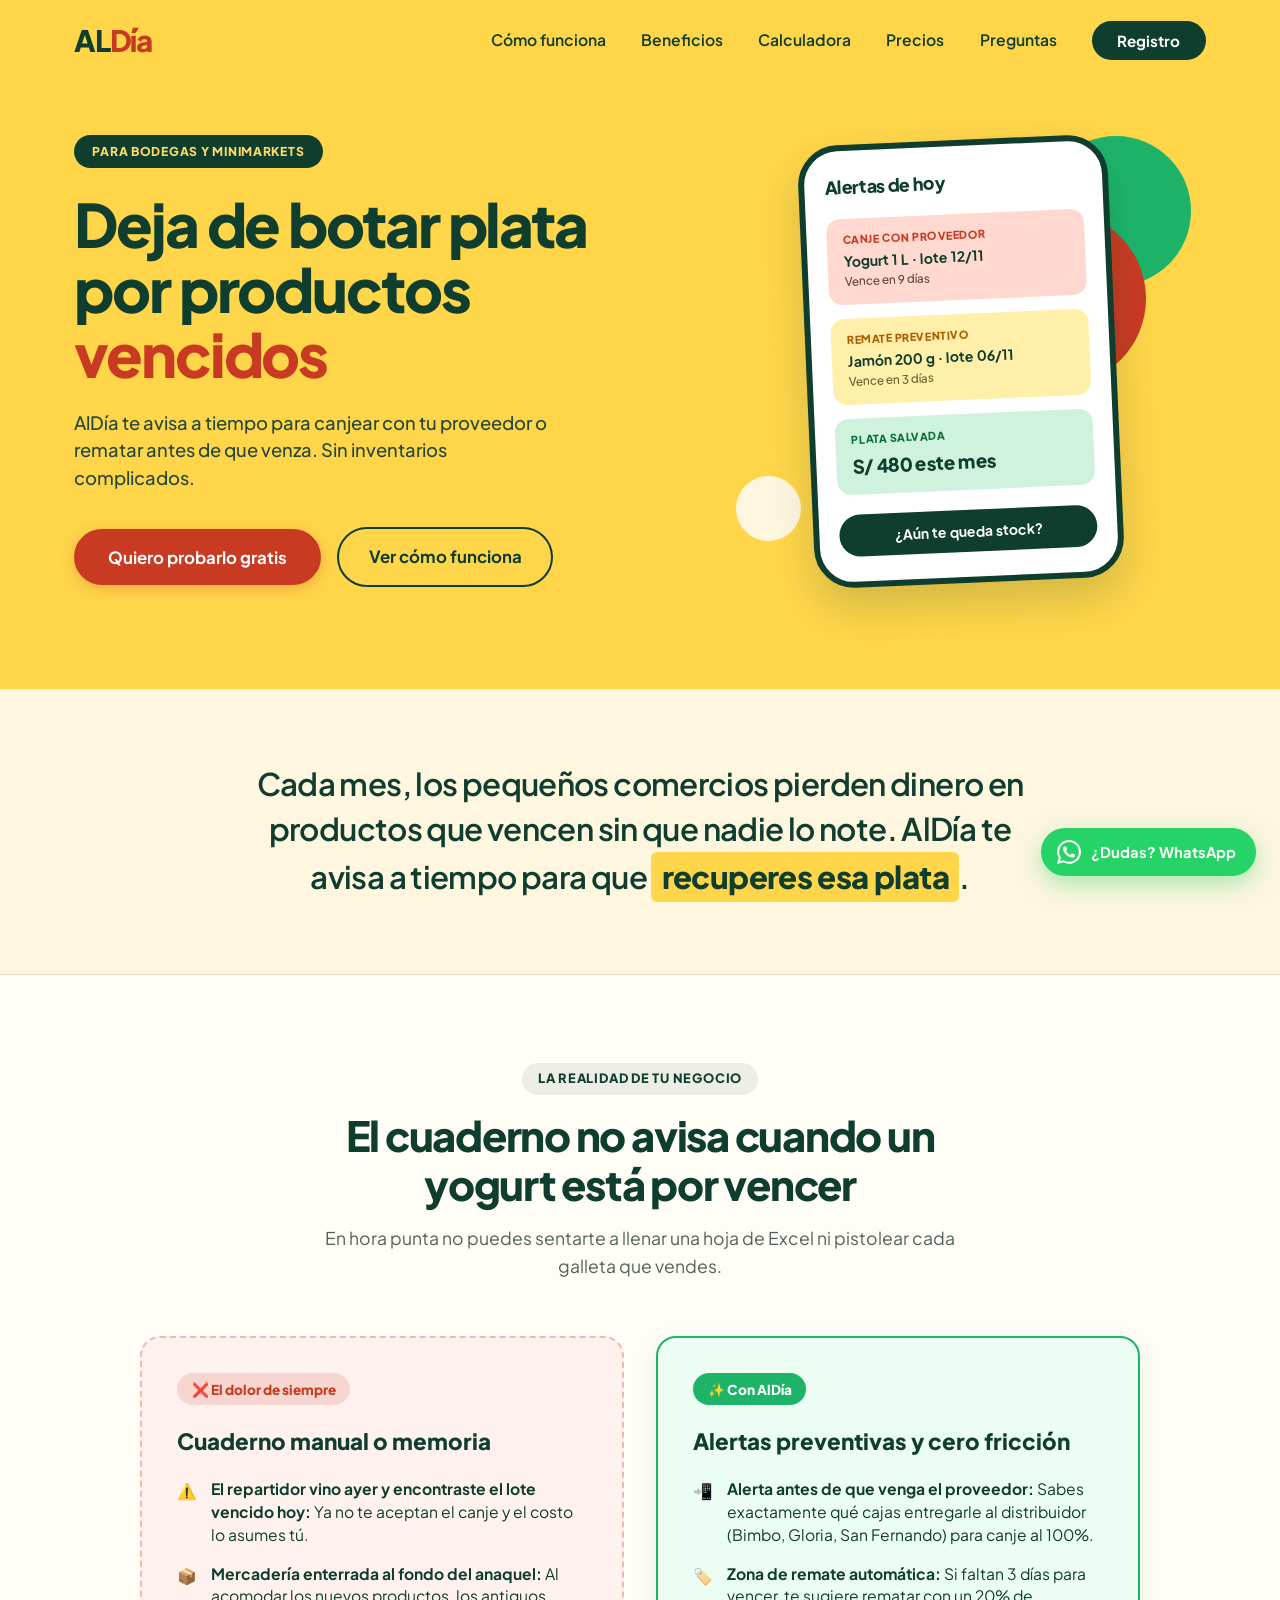
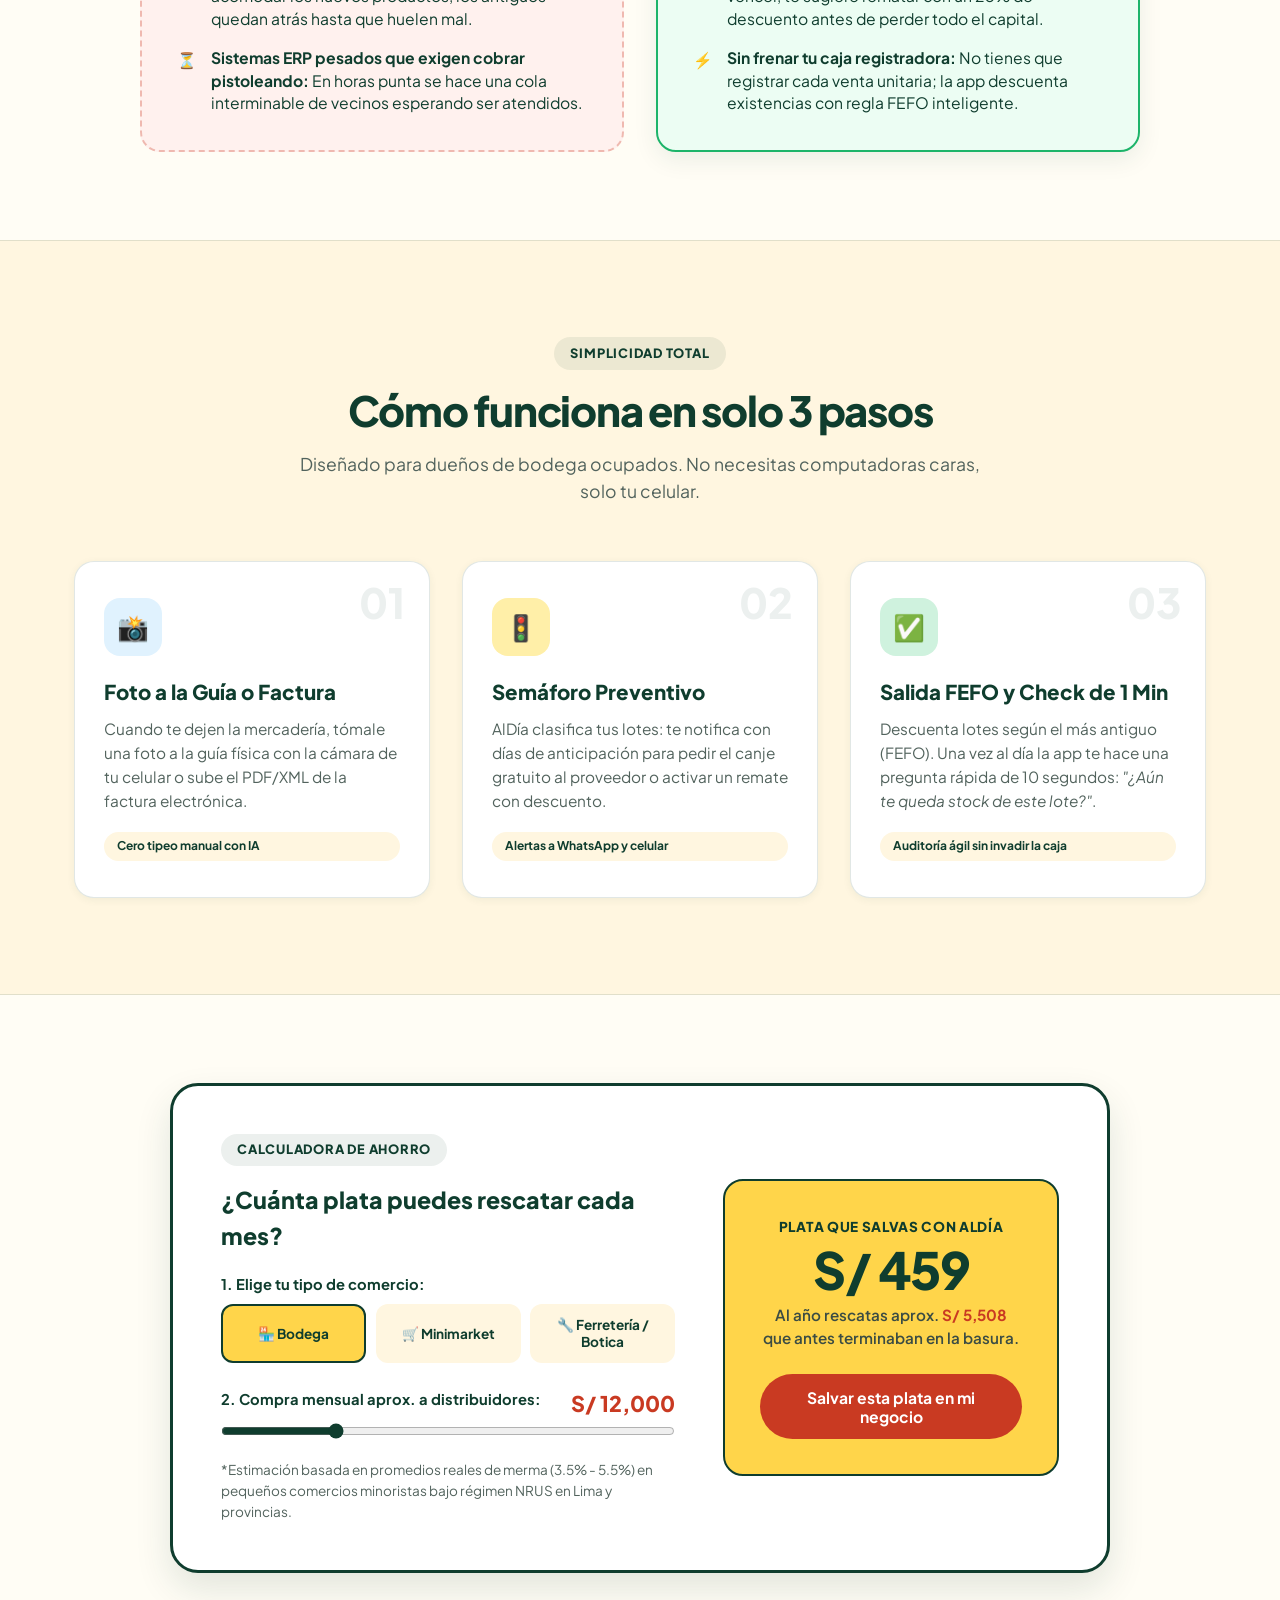
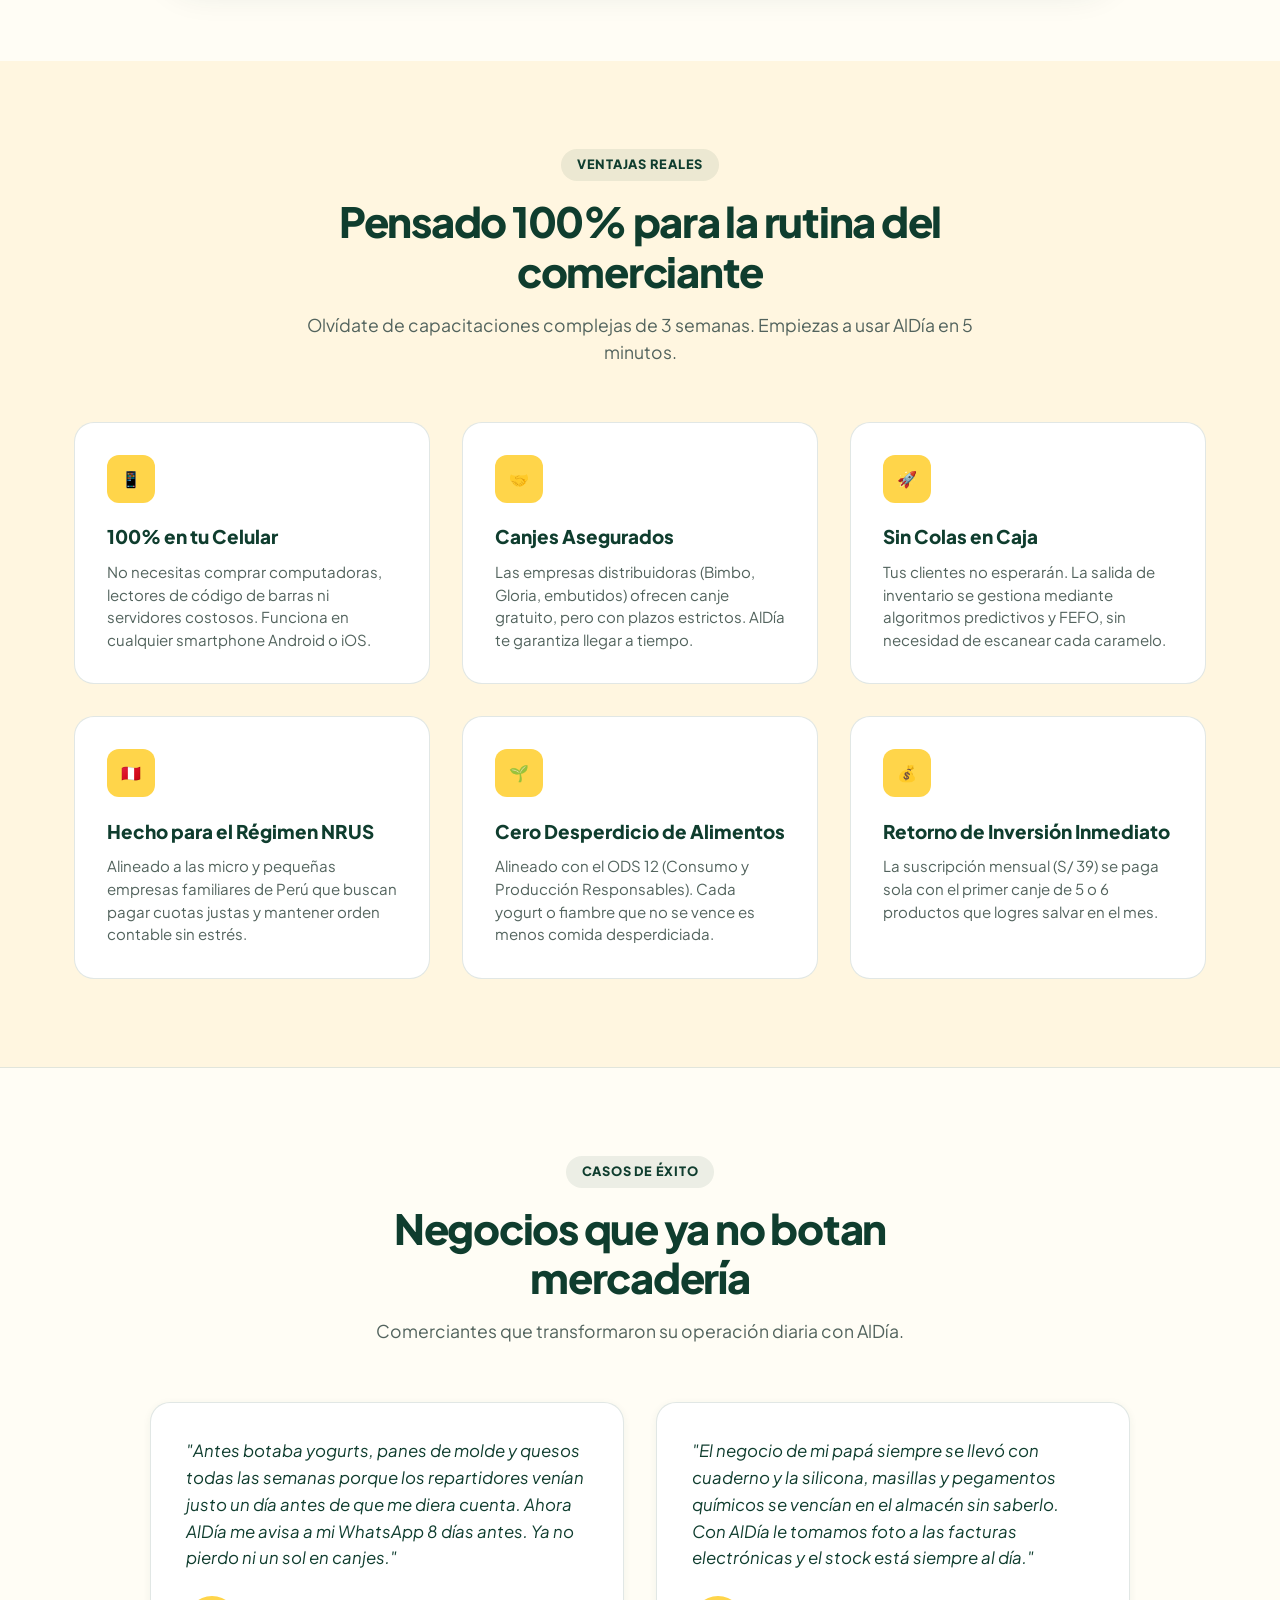
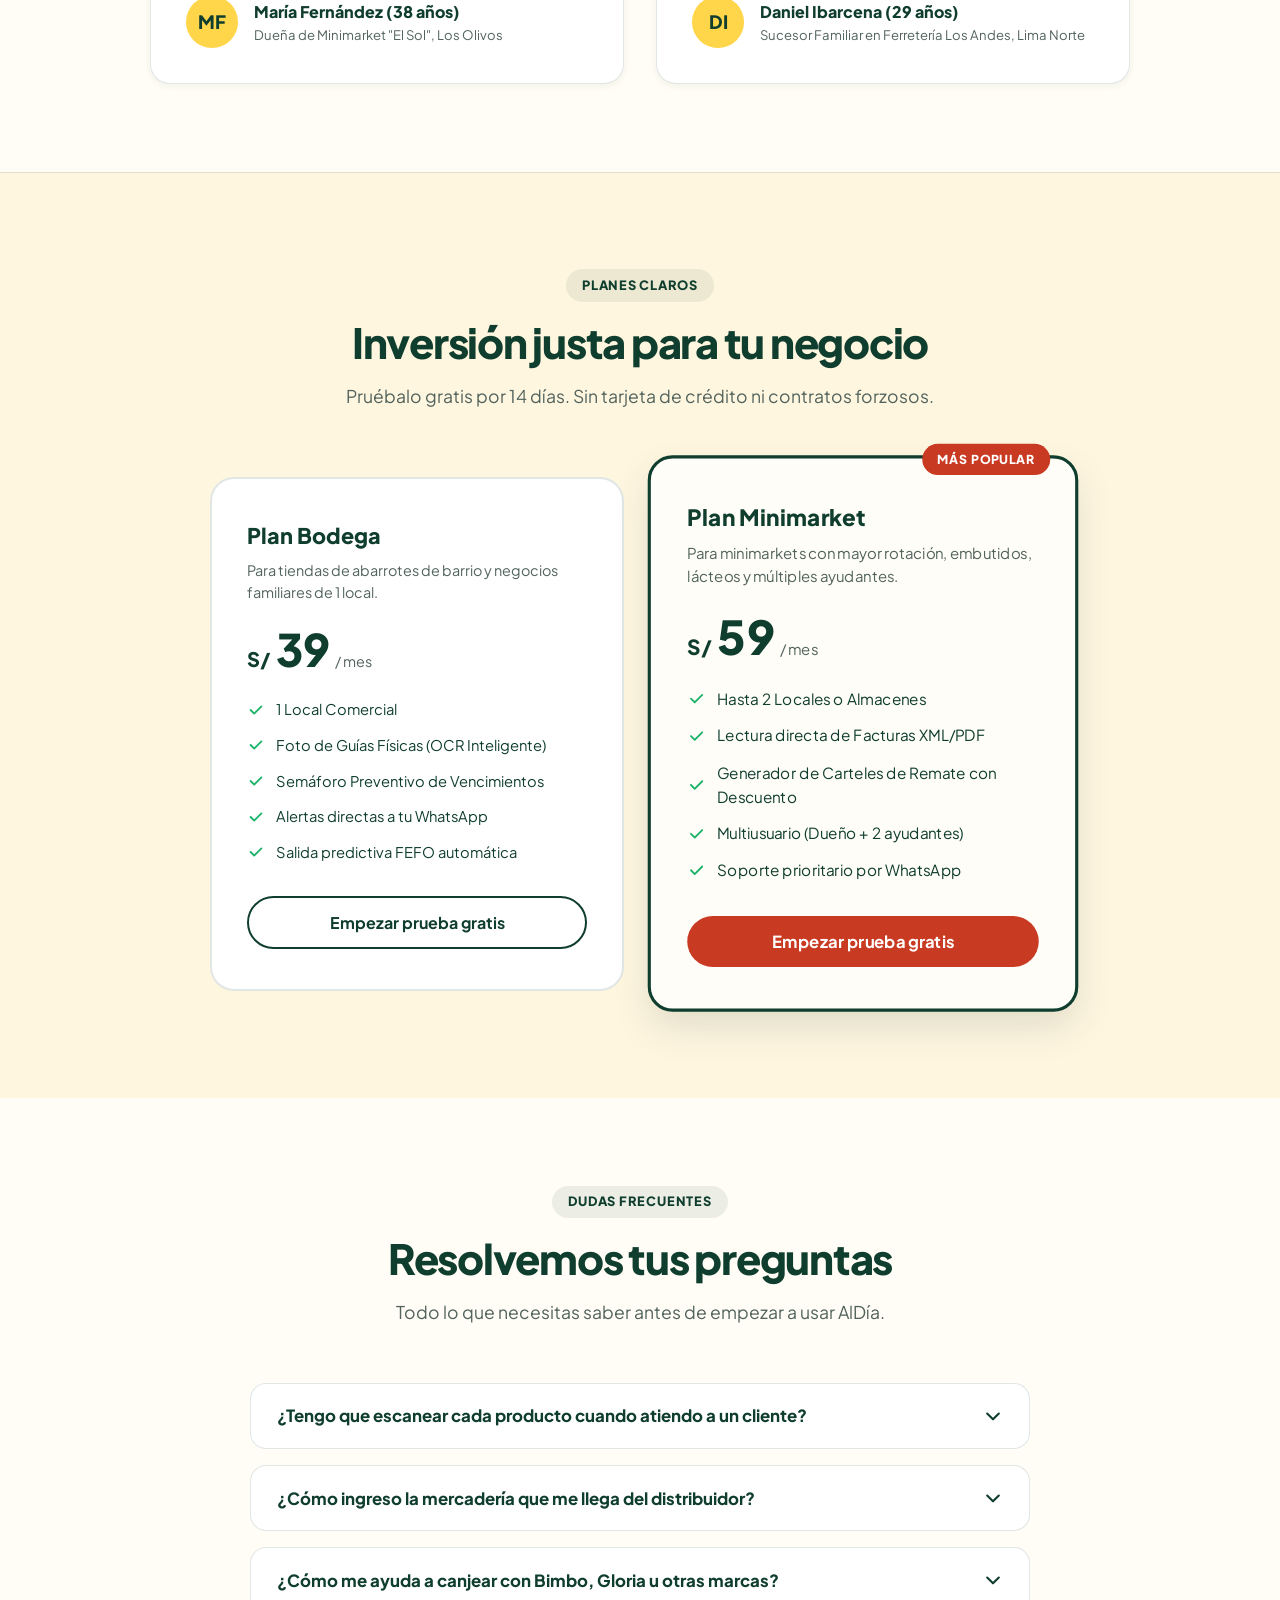
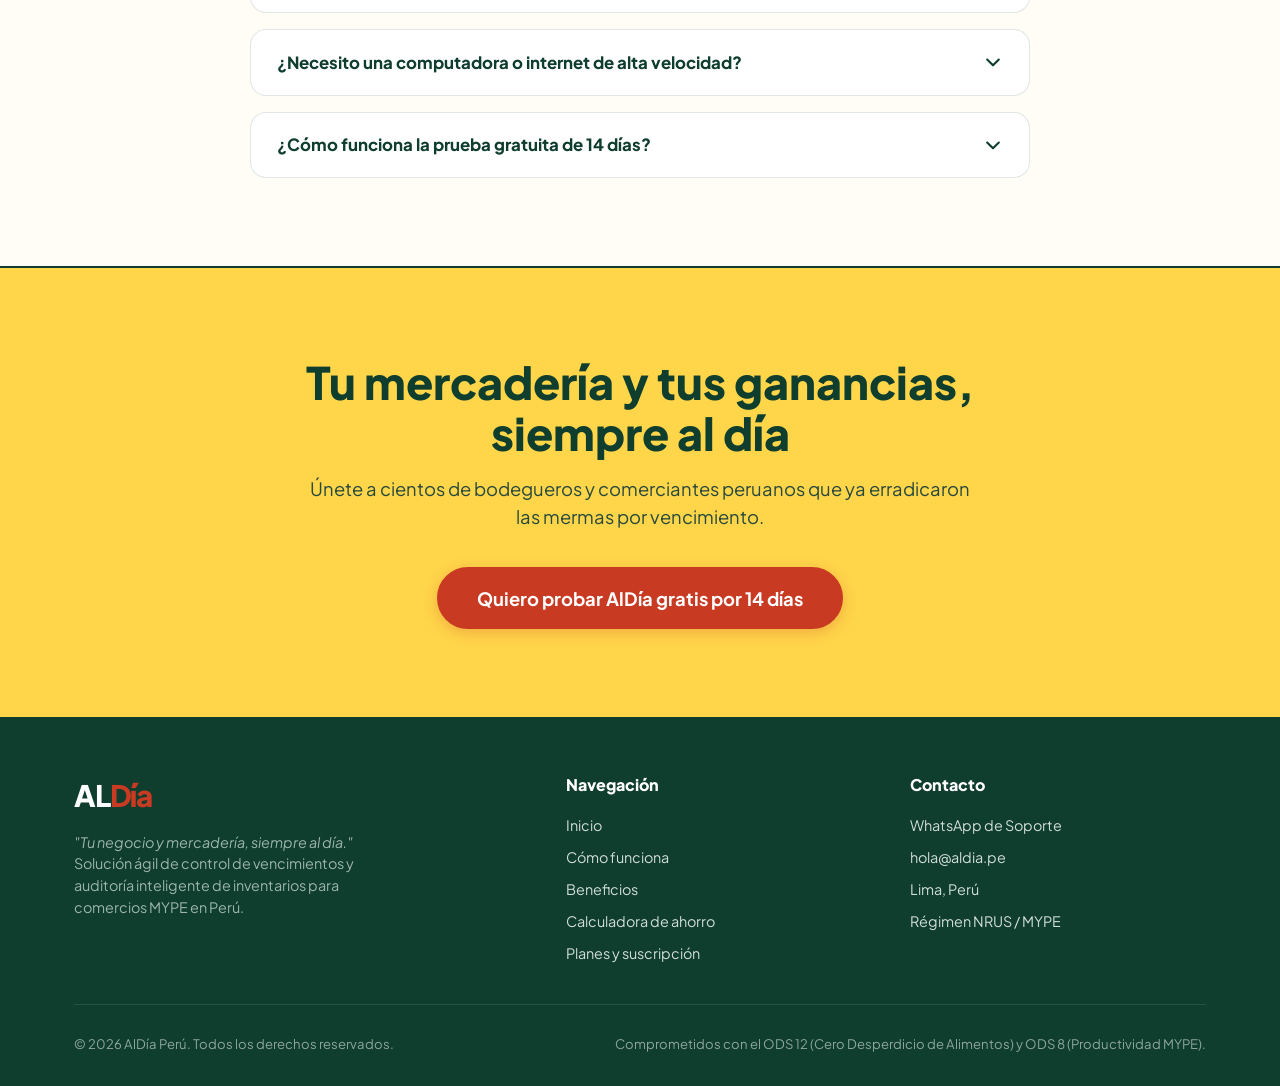
==== index.html @ 0ecc71ba "feat: Landing page AlDia con diseno oficial y seguimiento Google Analytics GA4" ====
<!DOCTYPE html>
<html lang="es">
<head>
  <meta charset="UTF-8">
  <meta name="viewport" content="width=device-width, initial-scale=1.0">
  <title>AlDía – Tu negocio y mercadería, siempre al día</title>
  <meta name="description" content="Plataforma ágil para bodegas, minimarkets y ferreterías. Deja de botar plata por productos vencidos: canjea con tus proveedores y liquida a tiempo sin inventarios complicados.">
  <meta name="keywords" content="vencimiento de productos, control de inventario bodega, canje proveedores bimbo gloria, FEFO minimarket, app bodegas peru NRUS">
  
  <!-- Favicon -->
  <link rel="icon" href="data:image/svg+xml,<svg xmlns='http://www.w3.org/2000/svg' viewBox='0 0 100 100'><text y='.9em' font-size='90'>🛒</text></svg>">

  <!-- Google Fonts: Plus Jakarta Sans -->
  <link rel="preconnect" href="https://fonts.googleapis.com">
  <link rel="preconnect" href="https://fonts.gstatic.com" crossorigin>
  <link href="https://fonts.googleapis.com/css2?family=Plus+Jakarta+Sans:wght@400;500;600;700;800;900&display=swap" rel="stylesheet">

  <!-- Main Stylesheet -->
  <link rel="stylesheet" href="styles.css">

  <!-- =========================================================================
       GOOGLE ANALYTICS 4 (GA4) OFICIAL (ID: G-84W4NXCRFJ)
       ========================================================================= -->
  <!-- Google tag (gtag.js) -->
  <script async src="https://www.googletagmanager.com/gtag/js?id=G-84W4NXCRFJ"></script>
  <script>
    window.dataLayer = window.dataLayer || [];
    function gtag(){dataLayer.push(arguments);}
    gtag('js', new Date());
    gtag('config', 'G-84W4NXCRFJ');
  </script>

  <!-- Script personalizado de rastreo de eventos y micro-interacciones -->
  <script src="analytics.js" defer></script>
  <script src="app.js" defer></script>
</head>
<body>

  <!-- =======================================================================
       SITE HEADER / NAVBAR
       ======================================================================= -->
  <header class="site-header">
    <div class="container nav-wrap">
      <a href="#" class="brand-logo" aria-label="AlDía Inicio">
        AL<span class="logo-dia">Día</span>
      </a>

      <nav aria-label="Navegación principal">
        <ul class="nav-menu" id="primaryNav">
          <li><a href="#como-funciona" class="nav-link">Cómo funciona</a></li>
          <li><a href="#beneficios" class="nav-link">Beneficios</a></li>
          <li><a href="#calculadora" class="nav-link">Calculadora</a></li>
          <li><a href="#precios" class="nav-link">Precios</a></li>
          <li><a href="#preguntas" class="nav-link">Preguntas</a></li>
          <li>
            <button class="btn-nav-register" data-open-modal data-modal-source="nav_button">
              Registro
            </button>
          </li>
        </ul>
      </nav>

      <button class="mobile-toggle" aria-label="Abrir menú" aria-expanded="false">
        <svg fill="none" stroke="currentColor" viewBox="0 0 24 24">
          <path stroke-linecap="round" stroke-linejoin="round" stroke-width="2.5" d="M4 6h16M4 12h16M4 18h16"></path>
        </svg>
      </button>
    </div>
  </header>

  <!-- =======================================================================
       HERO SECTION (Replica exacta del diseño oficial)
       ======================================================================= -->
  <section class="hero-section" id="hero">
    <div class="container">
      <div class="hero-grid">
        
        <!-- Columna Izquierda: Mensaje y Acciones -->
        <div class="hero-content">
          <div class="hero-badge">
            PARA BODEGAS Y MINIMARKETS
          </div>

          <h1 class="hero-title">
            Deja de botar plata
            por productos
            <span class="text-vencidos">vencidos</span>
          </h1>

          <p class="hero-subtitle">
            AlDía te avisa a tiempo para canjear con tu proveedor o rematar antes de que venza. Sin inventarios complicados.
          </p>

          <div class="hero-actions">
            <button class="btn-primary-cta" data-open-modal data-modal-source="hero_primary_cta">
              Quiero probarlo gratis
            </button>
            <a href="#como-funciona" class="btn-secondary-cta" id="btnHowItWorks">
              Ver cómo funciona
            </a>
          </div>
        </div>

        <!-- Columna Derecha: Mockup Visual con Decoraciones Geométricas -->
        <div class="hero-visual" aria-hidden="true">
          <!-- Círculos decorativos en capas de fondo -->
          <div class="shape-circle-green"></div>
          <div class="shape-circle-red"></div>
          <div class="shape-circle-cream"></div>

          <!-- Smartphone Mockup Interactivo -->
          <div class="phone-mockup" id="phoneMockup">
            <div class="phone-header">
              <h2 class="phone-title">Alertas de hoy</h2>
            </div>

            <div class="phone-cards-stack">
              <!-- Tarjeta 1: Canje con proveedor -->
              <div class="phone-card card-canje" data-card-type="canje" title="Haz clic para simular la alerta de canje">
                <div class="card-tag">CANJE CON PROVEEDOR</div>
                <div class="card-product">Yogurt 1 L · lote 12/11</div>
                <div class="card-expiry">Vence en 9 días</div>
              </div>

              <!-- Tarjeta 2: Remate preventivo -->
              <div class="phone-card card-remate" data-card-type="remate" title="Haz clic para simular la sugerencia de remate">
                <div class="card-tag">REMATE PREVENTIVO</div>
                <div class="card-product">Jamón 200 g · lote 06/11</div>
                <div class="card-expiry">Vence en 3 días</div>
              </div>

              <!-- Tarjeta 3: Plata salvada -->
              <div class="phone-card card-salvada" data-card-type="salvada" title="Haz clic para ver el acumulado de ahorro">
                <div class="card-tag">PLATA SALVADA</div>
                <div class="card-amount">S/ 480 este mes</div>
              </div>
            </div>

            <!-- Botón inferior interactivo del celular -->
            <button class="phone-btn-stock" id="phoneBtnStock">
              ¿Aún te queda stock?
            </button>

            <!-- Mensaje flotante al interactuar -->
            <div class="phone-interactive-toast" id="phoneToast">
              ¡Interactuaste con el demo!
            </div>
          </div>
        </div>

      </div>
    </div>
  </section>

  <!-- =======================================================================
       STATEMENT BANNER (Transición del diseño)
       ======================================================================= -->
  <section class="statement-section">
    <div class="container">
      <p class="statement-text">
        Cada mes, los pequeños comercios pierden dinero en productos que vencen sin que nadie lo note. AlDía te avisa a tiempo para que <mark class="highlight-yellow">recuperes esa plata</mark>.
      </p>
    </div>
  </section>

  <!-- =======================================================================
       PROBLEM VS SOLUTION: El dolor del cuaderno vs AlDía
       ======================================================================= -->
  <section class="problem-section" id="problema">
    <div class="container">
      <div class="section-head">
        <span class="section-tag">La Realidad de Tu Negocio</span>
        <h2 class="section-title">El cuaderno no avisa cuando un yogurt está por vencer</h2>
        <p class="section-subtitle">
          En hora punta no puedes sentarte a llenar una hoja de Excel ni pistolear cada galleta que vendes.
        </p>
      </div>

      <div class="comparison-grid">
        <!-- Tarjeta: Con el método tradicional -->
        <div class="comparison-card card-before">
          <div class="comparison-card-badge">❌ El dolor de siempre</div>
          <h3 class="comparison-card-title">Cuaderno manual o memoria</h3>
          <ul class="comparison-list">
            <li class="comparison-item">
              <span class="icon">⚠️</span>
              <span><strong>El repartidor vino ayer y encontraste el lote vencido hoy:</strong> Ya no te aceptan el canje y el costo lo asumes tú.</span>
            </li>
            <li class="comparison-item">
              <span class="icon">📦</span>
              <span><strong>Mercadería enterrada al fondo del anaquel:</strong> Al acomodar los nuevos productos, los antiguos quedan atrás hasta que huelen mal.</span>
            </li>
            <li class="comparison-item">
              <span class="icon">⏳</span>
              <span><strong>Sistemas ERP pesados que exigen cobrar pistoleando:</strong> En horas punta se hace una cola interminable de vecinos esperando ser atendidos.</span>
            </li>
          </ul>
        </div>

        <!-- Tarjeta: Con AlDía -->
        <div class="comparison-card card-after">
          <div class="comparison-card-badge">✨ Con AlDía</div>
          <h3 class="comparison-card-title">Alertas preventivas y cero fricción</h3>
          <ul class="comparison-list">
            <li class="comparison-item">
              <span class="icon">📲</span>
              <span><strong>Alerta antes de que venga el proveedor:</strong> Sabes exactamente qué cajas entregarle al distribuidor (Bimbo, Gloria, San Fernando) para canje al 100%.</span>
            </li>
            <li class="comparison-item">
              <span class="icon">🏷️</span>
              <span><strong>Zona de remate automática:</strong> Si faltan 3 días para vencer, te sugiere rematar con un 20% de descuento antes de perder todo el capital.</span>
            </li>
            <li class="comparison-item">
              <span class="icon">⚡</span>
              <span><strong>Sin frenar tu caja registradora:</strong> No tienes que registrar cada venta unitaria; la app descuenta existencias con regla FEFO inteligente.</span>
            </li>
          </ul>
        </div>
      </div>
    </div>
  </section>

  <!-- =======================================================================
       HOW IT WORKS (Los 3 Pilares Operativos de Baja Fricción)
       ======================================================================= -->
  <section class="how-section" id="como-funciona">
    <div class="container">
      <div class="section-head">
        <span class="section-tag">Simplicidad Total</span>
        <h2 class="section-title">Cómo funciona en solo 3 pasos</h2>
        <p class="section-subtitle">
          Diseñado para dueños de bodega ocupados. No necesitas computadoras caras, solo tu celular.
        </p>
      </div>

      <div class="steps-grid">
        <!-- Paso 1 -->
        <div class="step-card">
          <div class="step-number">01</div>
          <div class="step-icon-wrap step-icon-1">📸</div>
          <h3 class="step-title">Foto a la Guía o Factura</h3>
          <p class="step-desc">
            Cuando te dejen la mercadería, tómale una foto a la guía física con la cámara de tu celular o sube el PDF/XML de la factura electrónica.
          </p>
          <div class="step-pill">Cero tipeo manual con IA</div>
        </div>

        <!-- Paso 2 -->
        <div class="step-card">
          <div class="step-number">02</div>
          <div class="step-icon-wrap step-icon-2">🚦</div>
          <h3 class="step-title">Semáforo Preventivo</h3>
          <p class="step-desc">
            AlDía clasifica tus lotes: te notifica con días de anticipación para pedir el canje gratuito al proveedor o activar un remate con descuento.
          </p>
          <div class="step-pill">Alertas a WhatsApp y celular</div>
        </div>

        <!-- Paso 3 -->
        <div class="step-card">
          <div class="step-number">03</div>
          <div class="step-icon-wrap step-icon-3">✅</div>
          <h3 class="step-title">Salida FEFO y Check de 1 Min</h3>
          <p class="step-desc">
            Descuenta lotes según el más antiguo (FEFO). Una vez al día la app te hace una pregunta rápida de 10 segundos: <em>"¿Aún te queda stock de este lote?"</em>.
          </p>
          <div class="step-pill">Auditoría ágil sin invadir la caja</div>
        </div>
      </div>
    </div>
  </section>

  <!-- =======================================================================
       INTERACTIVE CALCULATOR: Calcula cuánta plata estás botando
       ======================================================================= -->
  <section class="calc-section" id="calculadora">
    <div class="container">
      <div class="calc-box">
        <div class="calc-grid">
          
          <div class="calc-controls">
            <span class="section-tag">Calculadora de Ahorro</span>
            <h3>¿Cuánta plata puedes rescatar cada mes?</h3>
            
            <!-- Selector de Tipo de Negocio -->
            <div class="control-group">
              <label class="control-label">1. Elige tu tipo de comercio:</label>
              <div class="business-selector">
                <button type="button" class="btn-biz-type active" data-biz-name="Bodega de barrio" data-factor="0.045">
                  🏪 Bodega
                </button>
                <button type="button" class="btn-biz-type" data-biz-name="Minimarket" data-factor="0.055">
                  🛒 Minimarket
                </button>
                <button type="button" class="btn-biz-type" data-biz-name="Ferretería / Botica" data-factor="0.035">
                  🔧 Ferretería / Botica
                </button>
              </div>
            </div>

            <!-- Slider de Compras Mensuales -->
            <div class="control-group">
              <div class="slider-wrap">
                <div class="slider-val-display">
                  <label class="control-label" for="monthlySalesSlider">2. Compra mensual aprox. a distribuidores:</label>
                  <span class="slider-number" id="salesValueDisplay">S/ 12,000</span>
                </div>
                <input type="range" class="range-slider" id="monthlySalesSlider" min="3000" max="40000" step="1000" value="12000">
              </div>
            </div>

            <p style="font-size: 0.85rem; color: var(--color-text-muted);">
              *Estimación basada en promedios reales de merma (3.5% - 5.5%) en pequeños comercios minoristas bajo régimen NRUS en Lima y provincias.
            </p>
          </div>

          <!-- Resultado Estimado -->
          <div class="calc-result-box">
            <div class="calc-result-label">Plata que salvas con AlDía</div>
            <div class="calc-amount-saved" id="monthlySavedDisplay">S/ 459</div>
            <div class="calc-yearly-saved">
              Al año rescatas aprox. <strong id="yearlySavedDisplay">S/ 5,508</strong> que antes terminaban en la basura.
            </div>

            <button type="button" class="btn-calc-cta" id="btnCalcCta">
              Salvar esta plata en mi negocio
            </button>
          </div>

        </div>
      </div>
    </div>
  </section>

  <!-- =======================================================================
       BENEFITS SECTION
       ======================================================================= -->
  <section class="benefits-section" id="beneficios">
    <div class="container">
      <div class="section-head">
        <span class="section-tag">Ventajas Reales</span>
        <h2 class="section-title">Pensado 100% para la rutina del comerciante</h2>
        <p class="section-subtitle">
          Olvídate de capacitaciones complejas de 3 semanas. Empiezas a usar AlDía en 5 minutos.
        </p>
      </div>

      <div class="benefits-grid">
        <div class="benefit-card">
          <div class="benefit-icon">📱</div>
          <h3 class="benefit-title">100% en tu Celular</h3>
          <p class="benefit-desc">
            No necesitas comprar computadoras, lectores de código de barras ni servidores costosos. Funciona en cualquier smartphone Android o iOS.
          </p>
        </div>

        <div class="benefit-card">
          <div class="benefit-icon">🤝</div>
          <h3 class="benefit-title">Canjes Asegurados</h3>
          <p class="benefit-desc">
            Las empresas distribuidoras (Bimbo, Gloria, embutidos) ofrecen canje gratuito, pero con plazos estrictos. AlDía te garantiza llegar a tiempo.
          </p>
        </div>

        <div class="benefit-card">
          <div class="benefit-icon">🚀</div>
          <h3 class="benefit-title">Sin Colas en Caja</h3>
          <p class="benefit-desc">
            Tus clientes no esperarán. La salida de inventario se gestiona mediante algoritmos predictivos y FEFO, sin necesidad de escanear cada caramelo.
          </p>
        </div>

        <div class="benefit-card">
          <div class="benefit-icon">🇵🇪</div>
          <h3 class="benefit-title">Hecho para el Régimen NRUS</h3>
          <p class="benefit-desc">
            Alineado a las micro y pequeñas empresas familiares de Perú que buscan pagar cuotas justas y mantener orden contable sin estrés.
          </p>
        </div>

        <div class="benefit-card">
          <div class="benefit-icon">🌱</div>
          <h3 class="benefit-title">Cero Desperdicio de Alimentos</h3>
          <p class="benefit-desc">
            Alineado con el ODS 12 (Consumo y Producción Responsables). Cada yogurt o fiambre que no se vence es menos comida desperdiciada.
          </p>
        </div>

        <div class="benefit-card">
          <div class="benefit-icon">💰</div>
          <h3 class="benefit-title">Retorno de Inversión Inmediato</h3>
          <p class="benefit-desc">
            La suscripción mensual (S/ 39) se paga sola con el primer canje de 5 o 6 productos que logres salvar en el mes.
          </p>
        </div>
      </div>
    </div>
  </section>

  <!-- =======================================================================
       TESTIMONIALS / ARQUETIPOS DE CLIENTES
       ======================================================================= -->
  <section class="testimonials-section">
    <div class="container">
      <div class="section-head">
        <span class="section-tag">Casos de Éxito</span>
        <h2 class="section-title">Negocios que ya no botan mercadería</h2>
        <p class="section-subtitle">
          Comerciantes que transformaron su operación diaria con AlDía.
        </p>
      </div>

      <div class="testimonials-grid">
        <!-- Testimonio 1: María Fernández -->
        <div class="testimonial-card">
          <p class="testimonial-quote">
            "Antes botaba yogurts, panes de molde y quesos todas las semanas porque los repartidores venían justo un día antes de que me diera cuenta. Ahora AlDía me avisa a mi WhatsApp 8 días antes. Ya no pierdo ni un sol en canjes."
          </p>
          <div class="testimonial-author">
            <div class="author-avatar">MF</div>
            <div>
              <div class="author-name">María Fernández (38 años)</div>
              <div class="author-biz">Dueña de Minimarket "El Sol", Los Olivos</div>
            </div>
          </div>
        </div>

        <!-- Testimonio 2: Daniel Ibarcena -->
        <div class="testimonial-card">
          <p class="testimonial-quote">
            "El negocio de mi papá siempre se llevó con cuaderno y la silicona, masillas y pegamentos químicos se vencían en el almacén sin saberlo. Con AlDía le tomamos foto a las facturas electrónicas y el stock está siempre al día."
          </p>
          <div class="testimonial-author">
            <div class="author-avatar">DI</div>
            <div>
              <div class="author-name">Daniel Ibarcena (29 años)</div>
              <div class="author-biz">Sucesor Familiar en Ferretería Los Andes, Lima Norte</div>
            </div>
          </div>
        </div>
      </div>
    </div>
  </section>

  <!-- =======================================================================
       PRICING SECTION (Micro-SaaS B2B S/39 - S/59)
       ======================================================================= -->
  <section class="pricing-section" id="precios">
    <div class="container">
      <div class="section-head">
        <span class="section-tag">Planes Claros</span>
        <h2 class="section-title">Inversión justa para tu negocio</h2>
        <p class="section-subtitle">
          Pruébalo gratis por 14 días. Sin tarjeta de crédito ni contratos forzosos.
        </p>
      </div>

      <div class="pricing-grid">
        <!-- Plan 1: Bodega / Comercio Familiar -->
        <div class="pricing-card">
          <h3 class="plan-name">Plan Bodega</h3>
          <p class="plan-desc">Para tiendas de abarrotes de barrio y negocios familiares de 1 local.</p>
          <div class="plan-price-wrap">
            <span class="price-currency">S/</span>
            <span class="price-num">39</span>
            <span class="price-period">/ mes</span>
          </div>
          <ul class="plan-features">
            <li class="plan-feature-item">
              <svg fill="currentColor" viewBox="0 0 20 20"><path fill-rule="evenodd" d="M16.707 5.293a1 1 0 010 1.414l-8 8a1 1 0 01-1.414 0l-4-4a1 1 0 011.414-1.414L8 12.586l7.293-7.293a1 1 0 011.414 0z" clip-rule="evenodd"></path></svg>
              <span>1 Local Comercial</span>
            </li>
            <li class="plan-feature-item">
              <svg fill="currentColor" viewBox="0 0 20 20"><path fill-rule="evenodd" d="M16.707 5.293a1 1 0 010 1.414l-8 8a1 1 0 01-1.414 0l-4-4a1 1 0 011.414-1.414L8 12.586l7.293-7.293a1 1 0 011.414 0z" clip-rule="evenodd"></path></svg>
              <span>Foto de Guías Físicas (OCR Inteligente)</span>
            </li>
            <li class="plan-feature-item">
              <svg fill="currentColor" viewBox="0 0 20 20"><path fill-rule="evenodd" d="M16.707 5.293a1 1 0 010 1.414l-8 8a1 1 0 01-1.414 0l-4-4a1 1 0 011.414-1.414L8 12.586l7.293-7.293a1 1 0 011.414 0z" clip-rule="evenodd"></path></svg>
              <span>Semáforo Preventivo de Vencimientos</span>
            </li>
            <li class="plan-feature-item">
              <svg fill="currentColor" viewBox="0 0 20 20"><path fill-rule="evenodd" d="M16.707 5.293a1 1 0 010 1.414l-8 8a1 1 0 01-1.414 0l-4-4a1 1 0 011.414-1.414L8 12.586l7.293-7.293a1 1 0 011.414 0z" clip-rule="evenodd"></path></svg>
              <span>Alertas directas a tu WhatsApp</span>
            </li>
            <li class="plan-feature-item">
              <svg fill="currentColor" viewBox="0 0 20 20"><path fill-rule="evenodd" d="M16.707 5.293a1 1 0 010 1.414l-8 8a1 1 0 01-1.414 0l-4-4a1 1 0 011.414-1.414L8 12.586l7.293-7.293a1 1 0 011.414 0z" clip-rule="evenodd"></path></svg>
              <span>Salida predictiva FEFO automática</span>
            </li>
          </ul>
          <button class="btn-pricing" data-open-modal data-modal-source="pricing_plan_bodega">
            Empezar prueba gratis
          </button>
        </div>

        <!-- Plan 2: Minimarket Pro -->
        <div class="pricing-card is-featured">
          <div class="pricing-badge">MÁS POPULAR</div>
          <h3 class="plan-name">Plan Minimarket</h3>
          <p class="plan-desc">Para minimarkets con mayor rotación, embutidos, lácteos y múltiples ayudantes.</p>
          <div class="plan-price-wrap">
            <span class="price-currency">S/</span>
            <span class="price-num">59</span>
            <span class="price-period">/ mes</span>
          </div>
          <ul class="plan-features">
            <li class="plan-feature-item">
              <svg fill="currentColor" viewBox="0 0 20 20"><path fill-rule="evenodd" d="M16.707 5.293a1 1 0 010 1.414l-8 8a1 1 0 01-1.414 0l-4-4a1 1 0 011.414-1.414L8 12.586l7.293-7.293a1 1 0 011.414 0z" clip-rule="evenodd"></path></svg>
              <span>Hasta 2 Locales o Almacenes</span>
            </li>
            <li class="plan-feature-item">
              <svg fill="currentColor" viewBox="0 0 20 20"><path fill-rule="evenodd" d="M16.707 5.293a1 1 0 010 1.414l-8 8a1 1 0 01-1.414 0l-4-4a1 1 0 011.414-1.414L8 12.586l7.293-7.293a1 1 0 011.414 0z" clip-rule="evenodd"></path></svg>
              <span>Lectura directa de Facturas XML/PDF</span>
            </li>
            <li class="plan-feature-item">
              <svg fill="currentColor" viewBox="0 0 20 20"><path fill-rule="evenodd" d="M16.707 5.293a1 1 0 010 1.414l-8 8a1 1 0 01-1.414 0l-4-4a1 1 0 011.414-1.414L8 12.586l7.293-7.293a1 1 0 011.414 0z" clip-rule="evenodd"></path></svg>
              <span>Generador de Carteles de Remate con Descuento</span>
            </li>
            <li class="plan-feature-item">
              <svg fill="currentColor" viewBox="0 0 20 20"><path fill-rule="evenodd" d="M16.707 5.293a1 1 0 010 1.414l-8 8a1 1 0 01-1.414 0l-4-4a1 1 0 011.414-1.414L8 12.586l7.293-7.293a1 1 0 011.414 0z" clip-rule="evenodd"></path></svg>
              <span>Multiusuario (Dueño + 2 ayudantes)</span>
            </li>
            <li class="plan-feature-item">
              <svg fill="currentColor" viewBox="0 0 20 20"><path fill-rule="evenodd" d="M16.707 5.293a1 1 0 010 1.414l-8 8a1 1 0 01-1.414 0l-4-4a1 1 0 011.414-1.414L8 12.586l7.293-7.293a1 1 0 011.414 0z" clip-rule="evenodd"></path></svg>
              <span>Soporte prioritario por WhatsApp</span>
            </li>
          </ul>
          <button class="btn-pricing" data-open-modal data-modal-source="pricing_plan_minimarket">
            Empezar prueba gratis
          </button>
        </div>
      </div>
    </div>
  </section>

  <!-- =======================================================================
       FAQ SECTION (Preguntas Frecuentes)
       ======================================================================= -->
  <section class="faq-section" id="preguntas">
    <div class="container">
      <div class="section-head">
        <span class="section-tag">Dudas Frecuentes</span>
        <h2 class="section-title">Resolvemos tus preguntas</h2>
        <p class="section-subtitle">Todo lo que necesitas saber antes de empezar a usar AlDía.</p>
      </div>

      <div class="faq-list">
        <!-- FAQ 1 -->
        <div class="faq-item">
          <button class="faq-question">
            <span>¿Tengo que escanear cada producto cuando atiendo a un cliente?</span>
            <svg class="faq-icon-chevron" fill="none" stroke="currentColor" viewBox="0 0 24 24"><path stroke-linecap="round" stroke-linejoin="round" stroke-width="2.5" d="M19 9l-7 7-7-7"></path></svg>
          </button>
          <div class="faq-answer">
            No, esa es la gran diferencia de AlDía. Sabemos que en hora punta no tienes tiempo de pistolear cada gaseosa o galleta. AlDía utiliza salida estimada por rotación y regla FEFO (primero en vencer, primero en salir), apoyada por checklists de un minuto.
          </div>
        </div>

        <!-- FAQ 2 -->
        <div class="faq-item">
          <button class="faq-question">
            <span>¿Cómo ingreso la mercadería que me llega del distribuidor?</span>
            <svg class="faq-icon-chevron" fill="none" stroke="currentColor" viewBox="0 0 24 24"><path stroke-linecap="round" stroke-linejoin="round" stroke-width="2.5" d="M19 9l-7 7-7-7"></path></svg>
          </button>
          <div class="faq-answer">
            Simplemente abres la app y le tomas una foto clara a la guía de remisión física que te entrega el repartidor. Nuestra IA lee automáticamente los productos, cantidades y lotes. Si recibes facturas electrónicas por correo o WhatsApp, puedes subir el PDF o XML en un clic.
          </div>
        </div>

        <!-- FAQ 3 -->
        <div class="faq-item">
          <button class="faq-question">
            <span>¿Cómo me ayuda a canjear con Bimbo, Gloria u otras marcas?</span>
            <svg class="faq-icon-chevron" fill="none" stroke="currentColor" viewBox="0 0 24 24"><path stroke-linecap="round" stroke-linejoin="round" stroke-width="2.5" d="M19 9l-7 7-7-7"></path></svg>
          </button>
          <div class="faq-answer">
            Los distribuidores exigen que el producto tenga al menos de 5 a 10 días de vida útil para aceptarte el canje por mercadería nueva. AlDía activa el Semáforo de Canje exactamente en esa ventana de tiempo para que cuando el camión de reparto llegue a tu tienda, ya tengas la caja de canjes lista y no pierdas tu dinero.
          </div>
        </div>

        <!-- FAQ 4 -->
        <div class="faq-item">
          <button class="faq-question">
            <span>¿Necesito una computadora o internet de alta velocidad?</span>
            <svg class="faq-icon-chevron" fill="none" stroke="currentColor" viewBox="0 0 24 24"><path stroke-linecap="round" stroke-linejoin="round" stroke-width="2.5" d="M19 9l-7 7-7-7"></path></svg>
          </button>
          <div class="faq-answer">
            No necesitas computadoras ni equipos costosos. Funciona directamente en cualquier teléfono inteligente con conexión 3G/4G o WiFi. Consume una cantidad mínima de datos móviles.
          </div>
        </div>

        <!-- FAQ 5 -->
        <div class="faq-item">
          <button class="faq-question">
            <span>¿Cómo funciona la prueba gratuita de 14 días?</span>
            <svg class="faq-icon-chevron" fill="none" stroke="currentColor" viewBox="0 0 24 24"><path stroke-linecap="round" stroke-linejoin="round" stroke-width="2.5" d="M19 9l-7 7-7-7"></path></svg>
          </button>
          <div class="faq-answer">
            Te registras en menos de 1 minuto sin ingresar tarjetas de crédito ni datos bancarios. Tienes 14 días completos para probar la app en tu tienda. Al terminar el periodo, tú decides si continuar con el plan mensual de S/ 39 o cancelar sin compromiso.
          </div>
        </div>
      </div>
    </div>
  </section>

  <!-- =======================================================================
       FINAL CALL TO ACTION BANNER
       ======================================================================= -->
  <section class="final-cta-section">
    <div class="container">
      <div class="final-cta-box">
        <h2 class="final-cta-title">Tu mercadería y tus ganancias, siempre al día</h2>
        <p class="final-cta-sub">
          Únete a cientos de bodegueros y comerciantes peruanos que ya erradicaron las mermas por vencimiento.
        </p>
        <button class="btn-primary-cta" data-open-modal data-modal-source="final_cta_banner" style="font-size: 1.15rem; padding: 1.1rem 2.4rem;">
          Quiero probar AlDía gratis por 14 días
        </button>
      </div>
    </div>
  </section>

  <!-- =======================================================================
       SITE FOOTER
       ======================================================================= -->
  <footer class="site-footer">
    <div class="container">
      <div class="footer-grid">
        <!-- Columna Marca -->
        <div class="footer-brand">
          <div class="brand-logo">
            AL<span class="logo-dia">Día</span>
          </div>
          <p class="footer-tagline">
            <em>"Tu negocio y mercadería, siempre al día."</em><br>
            Solución ágil de control de vencimientos y auditoría inteligente de inventarios para comercios MYPE en Perú.
          </p>
        </div>

        <!-- Columna Enlaces -->
        <div>
          <h4 class="footer-col-title">Navegación</h4>
          <ul class="footer-links">
            <li><a href="#hero">Inicio</a></li>
            <li><a href="#como-funciona">Cómo funciona</a></li>
            <li><a href="#beneficios">Beneficios</a></li>
            <li><a href="#calculadora">Calculadora de ahorro</a></li>
            <li><a href="#precios">Planes y suscripción</a></li>
          </ul>
        </div>

        <!-- Columna Contacto & Legal -->
        <div>
          <h4 class="footer-col-title">Contacto</h4>
          <ul class="footer-links">
            <li><a href="https://wa.me/51999999999" target="_blank" rel="noopener">WhatsApp de Soporte</a></li>
            <li><a href="mailto:hola@aldia.pe">hola@aldia.pe</a></li>
            <li>Lima, Perú</li>
            <li>Régimen NRUS / MYPE</li>
          </ul>
        </div>
      </div>

      <div class="footer-bottom">
        <div>&copy; 2026 AlDía Perú. Todos los derechos reservados.</div>
        <div>Comprometidos con el ODS 12 (Cero Desperdicio de Alimentos) y ODS 8 (Productividad MYPE).</div>
      </div>
    </div>
  </footer>

  <!-- =======================================================================
       LEAD CAPTURE MODAL (Registro & Prueba Gratis)
       ======================================================================= -->
  <div class="modal-overlay" id="leadModal" role="dialog" aria-modal="true" aria-labelledby="modalTitle">
    <div class="modal-card">
      <button class="modal-close-btn" id="modalCloseBtn" aria-label="Cerrar ventana">
        <svg width="22" height="22" fill="none" stroke="currentColor" viewBox="0 0 24 24">
          <path stroke-linecap="round" stroke-linejoin="round" stroke-width="2.5" d="M6 18L18 6M6 6l12 12"></path>
        </svg>
      </button>

      <!-- Formulario de Registro -->
      <form id="leadForm">
        <input type="hidden" id="modalSource" value="web">
        
        <h3 class="modal-title" id="modalTitle">Empieza tu prueba gratis</h3>
        <p class="modal-desc">
          Te habilitaremos 14 días sin costo para tu negocio. Sin tarjeta de crédito.
        </p>

        <div class="form-group">
          <label class="form-label" for="leadName">Tu nombre completo</label>
          <input type="text" id="leadName" class="form-input" placeholder="Ej. María Fernández" required>
        </div>

        <div class="form-group">
          <label class="form-label" for="leadBizName">Nombre de tu comercio</label>
          <input type="text" id="leadBizName" class="form-input" placeholder="Ej. Bodega San Martín" required>
        </div>

        <div class="form-group">
          <label class="form-label" for="leadBizType">Tipo de negocio</label>
          <select id="leadBizType" class="form-select" required>
            <option value="Bodega de barrio">Bodega tradicional de abarrotes</option>
            <option value="Minimarket">Minimarket / Autoservicio</option>
            <option value="Ferretería">Ferretería / Materiales</option>
            <option value="Botica / Farmacia">Botica o Farmacia</option>
            <option value="Otro comercio">Otro comercio minorista</option>
          </select>
        </div>

        <div class="form-group">
          <label class="form-label" for="leadPhone">Número de WhatsApp (Perú)</label>
          <input type="tel" id="leadPhone" class="form-input" placeholder="Ej. 987 654 321" required>
        </div>

        <div class="form-group">
          <label class="form-label" for="leadDistrict">Distrito o Ciudad</label>
          <input type="text" id="leadDistrict" class="form-input" placeholder="Ej. Los Olivos, Lima" required>
        </div>

        <button type="submit" class="btn-submit-lead">
          Activar mi prueba gratuita de 14 días
        </button>

        <p class="modal-trust-note">
          🔒 Tus datos están protegidos. No compartimos tu información con terceros.
        </p>
      </form>

      <!-- Pantalla de Éxito posterior al registro -->
      <div class="modal-success-state" id="modalSuccess">
        <div class="modal-success-icon">
          <svg width="34" height="34" fill="none" stroke="currentColor" viewBox="0 0 24 24">
            <path stroke-linecap="round" stroke-linejoin="round" stroke-width="3" d="M5 13l4 4L19 7"></path>
          </svg>
        </div>
        <h3 class="modal-title" style="margin-bottom: 0.6rem;">¡Registro completado con éxito!</h3>
        <p class="modal-desc" style="margin-bottom: 1.5rem;">
          Hemos recibido los datos de tu comercio. Para activar tu cuenta de inmediato y comenzar a escanear tus primeras guías, haz clic en el botón de abajo:
        </p>
        <a href="https://wa.me/51999999999" id="whatsappDirectBtn" class="btn-submit-lead" style="display: block; text-align: center; text-decoration: none;" target="_blank" rel="noopener">
          Continuar activación por WhatsApp 📲
        </a>
      </div>
    </div>
  </div>

  <!-- =======================================================================
       FLOATING WHATSAPP CTA
       ======================================================================= -->
  <a href="https://wa.me/51999999999?text=Hola%20AlD%C3%ADa,%20quisiera%20m%C3%A1s%20informaci%C3%B3n%20sobre%20la%20plataforma" class="whatsapp-floating" target="_blank" rel="noopener" aria-label="Escríbenos por WhatsApp">
    <svg viewBox="0 0 24 24">
      <path d="M.057 24l1.687-6.163c-1.041-1.804-1.588-3.849-1.587-5.946.003-6.556 5.338-11.891 11.893-11.891 3.181.001 6.167 1.24 8.413 3.488 2.245 2.248 3.481 5.236 3.48 8.414-.003 6.557-5.338 11.892-11.893 11.892-1.99-.001-3.951-.5-5.688-1.448l-6.305 1.654zm6.597-3.807c1.676.995 3.276 1.591 5.392 1.592 5.448 0 9.886-4.434 9.889-9.885.002-5.462-4.415-9.89-9.881-9.892-5.452 0-9.887 4.434-9.889 9.884-.001 2.225.651 3.891 1.746 5.634l-.999 3.648 3.742-.981zm11.387-5.464c-.074-.124-.272-.198-.57-.347-.297-.149-1.758-.868-2.031-.967-.272-.099-.47-.149-.669.149-.198.297-.768.967-.941 1.165-.173.198-.347.223-.644.074-.297-.149-1.255-.462-2.39-1.475-.883-.788-1.48-1.761-1.653-2.059-.173-.297-.018-.458.13-.606.134-.133.297-.347.446-.521.151-.172.2-.296.3-.495.099-.198.05-.372-.025-.521-.075-.148-.669-1.611-.916-2.206-.242-.579-.487-.501-.669-.51l-.57-.01c-.198 0-.52.074-.792.372s-1.04 1.016-1.04 2.479 1.065 2.876 1.213 3.074c.149.198 2.095 3.2 5.076 4.487.709.306 1.263.489 1.694.626.712.226 1.36.194 1.872.118.571-.085 1.758-.719 2.006-1.413.248-.695.248-1.29.173-1.414z"/>
    </svg>
    <span>¿Dudas? WhatsApp</span>
  </a>

</body>
</html>
---- styles.css ----
/* ==========================================================================
   ALDÍA - Landing Page Stylesheet
   Palette extracted directly from official brand design:
   - Hero Yellow: #FFD54A
   - Background Cream: #FFF6E0
   - Forest Slate/Green: #0F3D2E
   - Terracotta / Rust Red: #C93A22
   - Alert Red Card: #FFD9CF
   - Alert Amber Card: #FFEFA8
   - Alert Green Card: #CFF2DE
   - Accent Green: #1DB46A
   ========================================================================== */

:root {
  --color-hero-yellow: #ffd54a;
  --color-bg-cream: #fff6e0;
  --color-cream-light: #fffdf5;
  --color-primary-dark: #0f3d2e;
  --color-primary-dark-hover: #0a2b20;
  --color-terracotta: #c93a22;
  --color-terracotta-hover: #b0321c;
  --color-accent-green: #1db46a;
  --color-card-red: #ffd9cf;
  --color-card-amber: #ffefa8;
  --color-card-green: #cff2de;
  --color-text-muted: #52635d;
  --color-border-subtle: rgba(15, 61, 46, 0.12);
  --color-white: #ffffff;

  --font-main: 'Plus Jakarta Sans', -apple-system, BlinkMacSystemFont, 'Segoe UI', Roboto, Helvetica, Arial, sans-serif;
  --radius-pill: 9999px;
  --radius-card: 20px;
  --radius-phone: 40px;
  --shadow-sm: 0 2px 8px rgba(15, 61, 46, 0.06);
  --shadow-md: 0 8px 24px rgba(15, 61, 46, 0.08);
  --shadow-lg: 0 16px 36px rgba(15, 61, 46, 0.12);
  --shadow-phone: 0 20px 40px rgba(15, 61, 46, 0.18);
  --transition-fast: 0.2s cubic-bezier(0.16, 1, 0.3, 1);
  --transition-normal: 0.3s cubic-bezier(0.16, 1, 0.3, 1);
}

/* Reset & Base Styles */
*, *::before, *::after {
  box-sizing: border-box;
  margin: 0;
  padding: 0;
}

html {
  scroll-behavior: smooth;
  font-size: 16px;
}

body {
  font-family: var(--font-main);
  color: var(--color-primary-dark);
  background-color: var(--color-bg-cream);
  line-height: 1.55;
  -webkit-font-smoothing: antialiased;
  -moz-osx-font-smoothing: grayscale;
  overflow-x: hidden;
}

img, svg {
  display: block;
  max-width: 100%;
}

a {
  color: inherit;
  text-decoration: none;
}

button, input, select, textarea {
  font-family: inherit;
}

/* Container */
.container {
  width: 100%;
  max-width: 1180px;
  margin: 0 auto;
  padding: 0 1.5rem;
}

/* ==========================================================================
   NAVIGATION
   ========================================================================== */
.site-header {
  position: sticky;
  top: 0;
  z-index: 100;
  background-color: var(--color-hero-yellow);
  transition: background-color var(--transition-normal), box-shadow var(--transition-normal);
  padding: 1.1rem 0;
}

.site-header.is-scrolled {
  background-color: rgba(255, 213, 74, 0.95);
  backdrop-filter: blur(10px);
  box-shadow: 0 4px 20px rgba(15, 61, 46, 0.08);
}

.nav-wrap {
  display: flex;
  align-items: center;
  justify-content: space-between;
}

/* Logo */
.brand-logo {
  display: flex;
  align-items: baseline;
  font-size: 1.85rem;
  font-weight: 800;
  letter-spacing: -0.04em;
  color: var(--color-primary-dark);
}

.brand-logo .logo-dia {
  color: var(--color-terracotta);
}

/* Nav Links */
.nav-menu {
  display: flex;
  align-items: center;
  gap: 2.2rem;
  list-style: none;
}

.nav-link {
  font-weight: 600;
  font-size: 0.98rem;
  color: var(--color-primary-dark);
  transition: color var(--transition-fast), transform var(--transition-fast);
}

.nav-link:hover {
  color: var(--color-terracotta);
}

/* Nav CTA */
.btn-nav-register {
  background-color: var(--color-primary-dark);
  color: var(--color-white);
  padding: 0.65rem 1.6rem;
  border-radius: var(--radius-pill);
  font-weight: 700;
  font-size: 0.95rem;
  border: none;
  cursor: pointer;
  transition: all var(--transition-fast);
  display: inline-flex;
  align-items: center;
  justify-content: center;
}

.btn-nav-register:hover {
  background-color: var(--color-primary-dark-hover);
  transform: translateY(-2px);
  box-shadow: var(--shadow-sm);
}

/* Hamburger toggle for mobile */
.mobile-toggle {
  display: none;
  background: none;
  border: none;
  cursor: pointer;
  padding: 0.5rem;
  color: var(--color-primary-dark);
}

.mobile-toggle svg {
  width: 28px;
  height: 28px;
}

/* ==========================================================================
   HERO SECTION (Design Match)
   ========================================================================== */
.hero-section {
  background-color: var(--color-hero-yellow);
  padding: 2.5rem 0 5.5rem;
  position: relative;
  overflow: hidden;
}

.hero-grid {
  display: grid;
  grid-template-columns: 1.15fr 0.95fr;
  align-items: center;
  gap: 3rem;
}

/* Hero Content */
.hero-content {
  max-width: 580px;
}

.hero-badge {
  display: inline-block;
  background-color: var(--color-primary-dark);
  color: #ffd966;
  font-size: 0.76rem;
  font-weight: 800;
  letter-spacing: 0.06em;
  text-transform: uppercase;
  padding: 0.45rem 1.15rem;
  border-radius: var(--radius-pill);
  margin-bottom: 1.5rem;
}

.hero-title {
  font-size: clamp(2.5rem, 5vw, 3.75rem);
  font-weight: 850;
  line-height: 1.08;
  letter-spacing: -0.035em;
  color: var(--color-primary-dark);
  margin-bottom: 1.4rem;
}

.hero-title .text-vencidos {
  color: var(--color-terracotta);
  display: block;
}

.hero-subtitle {
  font-size: 1.15rem;
  line-height: 1.5;
  color: #27493d;
  font-weight: 500;
  margin-bottom: 2.2rem;
  max-width: 480px;
}

.hero-actions {
  display: flex;
  align-items: center;
  flex-wrap: wrap;
  gap: 1rem;
}

.btn-primary-cta {
  background-color: var(--color-terracotta);
  color: var(--color-white);
  padding: 0.95rem 2rem;
  border-radius: var(--radius-pill);
  font-weight: 700;
  font-size: 1.05rem;
  border: 2px solid var(--color-terracotta);
  cursor: pointer;
  transition: all var(--transition-fast);
  box-shadow: 0 4px 14px rgba(201, 58, 34, 0.25);
  display: inline-flex;
  align-items: center;
  gap: 0.5rem;
}

.btn-primary-cta:hover {
  background-color: var(--color-terracotta-hover);
  border-color: var(--color-terracotta-hover);
  transform: translateY(-2px);
  box-shadow: 0 8px 20px rgba(201, 58, 34, 0.35);
}

.btn-secondary-cta {
  background-color: transparent;
  color: var(--color-primary-dark);
  padding: 0.95rem 1.85rem;
  border-radius: var(--radius-pill);
  font-weight: 700;
  font-size: 1.05rem;
  border: 2px solid var(--color-primary-dark);
  cursor: pointer;
  transition: all var(--transition-fast);
  display: inline-flex;
  align-items: center;
  gap: 0.5rem;
}

.btn-secondary-cta:hover {
  background-color: rgba(15, 61, 46, 0.08);
  transform: translateY(-2px);
}

/* ==========================================================================
   PHONE MOCKUP & GRAPHIC ELEMENTS
   ========================================================================== */
.hero-visual {
  position: relative;
  display: flex;
  justify-content: center;
  align-items: center;
  min-height: 480px;
}

/* Background floating shapes */
.shape-circle-green {
  position: absolute;
  width: 150px;
  height: 150px;
  border-radius: 50%;
  background-color: var(--color-accent-green);
  top: 15px;
  right: 15px;
  z-index: 1;
}

.shape-circle-red {
  position: absolute;
  width: 175px;
  height: 175px;
  border-radius: 50%;
  background-color: var(--color-terracotta);
  top: 90px;
  right: 60px;
  z-index: 1;
}

.shape-circle-cream {
  position: absolute;
  width: 65px;
  height: 65px;
  border-radius: 50%;
  background-color: var(--color-bg-cream);
  bottom: 60px;
  left: 20px;
  z-index: 1;
}

/* Smartphone Device */
.phone-mockup {
  position: relative;
  z-index: 2;
  width: 310px;
  background-color: var(--color-white);
  border: 6px solid var(--color-primary-dark);
  border-radius: var(--radius-phone);
  padding: 1.4rem 1.25rem 1.6rem;
  box-shadow: var(--shadow-phone);
  transform: rotate(-2.5deg);
  transition: transform var(--transition-normal);
}

.phone-mockup:hover {
  transform: rotate(0deg) scale(1.02);
}

.phone-header {
  margin-bottom: 1.1rem;
}

.phone-title {
  font-size: 1.12rem;
  font-weight: 800;
  color: var(--color-primary-dark);
  letter-spacing: -0.02em;
}

/* Phone Alert Cards */
.phone-cards-stack {
  display: flex;
  flex-direction: column;
  gap: 0.85rem;
  margin-bottom: 1.2rem;
}

.phone-card {
  padding: 0.85rem 1rem;
  border-radius: 14px;
  transition: transform var(--transition-fast), box-shadow var(--transition-fast);
  cursor: pointer;
  user-select: none;
}

.phone-card:hover {
  transform: scale(1.02);
  box-shadow: 0 4px 12px rgba(15, 61, 46, 0.08);
}

/* Alert 1: Canje */
.phone-card.card-canje {
  background-color: var(--color-card-red);
}

.phone-card.card-canje .card-tag {
  color: var(--color-terracotta);
  font-size: 0.68rem;
  font-weight: 800;
  letter-spacing: 0.05em;
  text-transform: uppercase;
  margin-bottom: 0.25rem;
}

.phone-card .card-product {
  font-size: 0.88rem;
  font-weight: 700;
  color: var(--color-primary-dark);
  line-height: 1.2;
}

.phone-card .card-expiry {
  font-size: 0.74rem;
  color: #63433e;
  font-weight: 500;
  margin-top: 0.2rem;
}

/* Alert 2: Remate */
.phone-card.card-remate {
  background-color: var(--color-card-amber);
}

.phone-card.card-remate .card-tag {
  color: #ad5c00;
  font-size: 0.68rem;
  font-weight: 800;
  letter-spacing: 0.05em;
  text-transform: uppercase;
  margin-bottom: 0.25rem;
}

.phone-card.card-remate .card-expiry {
  color: #6b5c30;
}

/* Alert 3: Plata Salvada */
.phone-card.card-salvada {
  background-color: var(--color-card-green);
}

.phone-card.card-salvada .card-tag {
  color: #0d7039;
  font-size: 0.68rem;
  font-weight: 800;
  letter-spacing: 0.05em;
  text-transform: uppercase;
  margin-bottom: 0.2rem;
}

.phone-card.card-salvada .card-amount {
  font-size: 1.18rem;
  font-weight: 800;
  color: var(--color-primary-dark);
  letter-spacing: -0.02em;
}

/* Phone bottom interactive button */
.phone-btn-stock {
  width: 100%;
  background-color: var(--color-primary-dark);
  color: var(--color-white);
  border: none;
  padding: 0.75rem 1rem;
  border-radius: var(--radius-pill);
  font-size: 0.88rem;
  font-weight: 700;
  cursor: pointer;
  transition: all var(--transition-fast);
  display: flex;
  align-items: center;
  justify-content: center;
  gap: 0.4rem;
}

.phone-btn-stock:hover {
  background-color: var(--color-primary-dark-hover);
  transform: translateY(-2px);
}

.phone-btn-stock.is-checked {
  background-color: var(--color-accent-green);
}

/* Toast message for interactive phone click */
.phone-interactive-toast {
  position: absolute;
  bottom: -45px;
  left: 50%;
  transform: translateX(-50%);
  background-color: var(--color-primary-dark);
  color: var(--color-white);
  font-size: 0.78rem;
  padding: 0.45rem 1rem;
  border-radius: var(--radius-pill);
  white-space: nowrap;
  opacity: 0;
  pointer-events: none;
  transition: opacity 0.3s ease, transform 0.3s ease;
  z-index: 10;
}

.phone-interactive-toast.show {
  opacity: 1;
  transform: translateX(-50%) translateY(-5px);
}

/* ==========================================================================
   STATEMENT BANNER SECTION (Design Match)
   ========================================================================== */
.statement-section {
  background-color: var(--color-bg-cream);
  padding: 4.5rem 0;
  text-align: center;
  border-bottom: 1px solid var(--color-border-subtle);
}

.statement-text {
  font-size: clamp(1.4rem, 2.7vw, 1.95rem);
  font-weight: 600;
  color: var(--color-primary-dark);
  line-height: 1.45;
  max-width: 820px;
  margin: 0 auto;
  letter-spacing: -0.02em;
}

.highlight-yellow {
  background-color: #ffd54a;
  color: var(--color-primary-dark);
  padding: 0.15rem 0.65rem;
  border-radius: 6px;
  font-weight: 800;
  display: inline-block;
}

/* ==========================================================================
   PROBLEM VS SOLUTION SECTION (El dolor real)
   ========================================================================== */
.problem-section {
  padding: 5.5rem 0;
  background-color: var(--color-cream-light);
}

.section-head {
  text-align: center;
  max-width: 680px;
  margin: 0 auto 3.5rem;
}

.section-tag {
  display: inline-block;
  background-color: rgba(15, 61, 46, 0.08);
  color: var(--color-primary-dark);
  font-size: 0.8rem;
  font-weight: 800;
  letter-spacing: 0.06em;
  text-transform: uppercase;
  padding: 0.4rem 1rem;
  border-radius: var(--radius-pill);
  margin-bottom: 1rem;
}

.section-title {
  font-size: clamp(2rem, 3.5vw, 2.6rem);
  font-weight: 800;
  letter-spacing: -0.03em;
  color: var(--color-primary-dark);
  line-height: 1.18;
  margin-bottom: 1rem;
}

.section-subtitle {
  font-size: 1.1rem;
  color: var(--color-text-muted);
}

.comparison-grid {
  display: grid;
  grid-template-columns: 1fr 1fr;
  gap: 2rem;
  max-width: 1000px;
  margin: 0 auto;
}

.comparison-card {
  padding: 2.2rem;
  border-radius: var(--radius-card);
  position: relative;
}

.comparison-card.card-before {
  background-color: #fff1ee;
  border: 2px dashed rgba(201, 58, 34, 0.3);
}

.comparison-card.card-after {
  background-color: #ecfdf3;
  border: 2px solid var(--color-accent-green);
  box-shadow: var(--shadow-md);
}

.comparison-card-badge {
  display: inline-flex;
  align-items: center;
  gap: 0.4rem;
  font-size: 0.85rem;
  font-weight: 800;
  padding: 0.35rem 0.9rem;
  border-radius: var(--radius-pill);
  margin-bottom: 1.2rem;
}

.card-before .comparison-card-badge {
  background-color: rgba(201, 58, 34, 0.15);
  color: var(--color-terracotta);
}

.card-after .comparison-card-badge {
  background-color: var(--color-accent-green);
  color: var(--color-white);
}

.comparison-card-title {
  font-size: 1.4rem;
  font-weight: 800;
  margin-bottom: 1.2rem;
  color: var(--color-primary-dark);
}

.comparison-list {
  list-style: none;
  display: flex;
  flex-direction: column;
  gap: 1rem;
}

.comparison-item {
  display: flex;
  align-items: flex-start;
  gap: 0.75rem;
  font-size: 0.98rem;
  line-height: 1.45;
}

.comparison-item .icon {
  flex-shrink: 0;
  width: 22px;
  height: 22px;
  margin-top: 2px;
}

.card-before .comparison-item .icon {
  color: var(--color-terracotta);
}

.card-after .comparison-item .icon {
  color: var(--color-accent-green);
}

/* ==========================================================================
   HOW IT WORKS (Los 3 Pilares de Baja Fricción)
   ========================================================================== */
.how-section {
  padding: 6rem 0;
  background-color: var(--color-bg-cream);
  border-top: 1px solid var(--color-border-subtle);
  border-bottom: 1px solid var(--color-border-subtle);
}

.steps-grid {
  display: grid;
  grid-template-columns: repeat(3, 1fr);
  gap: 2rem;
}

.step-card {
  background-color: var(--color-white);
  padding: 2.2rem 1.8rem;
  border-radius: var(--radius-card);
  border: 1px solid var(--color-border-subtle);
  box-shadow: var(--shadow-sm);
  transition: transform var(--transition-normal), box-shadow var(--transition-normal);
  position: relative;
  display: flex;
  flex-direction: column;
}

.step-card:hover {
  transform: translateY(-6px);
  box-shadow: var(--shadow-lg);
}

.step-number {
  position: absolute;
  top: 1.2rem;
  right: 1.5rem;
  font-size: 2.6rem;
  font-weight: 900;
  color: rgba(15, 61, 46, 0.08);
  line-height: 1;
}

.step-icon-wrap {
  width: 58px;
  height: 58px;
  border-radius: 16px;
  display: flex;
  align-items: center;
  justify-content: center;
  margin-bottom: 1.5rem;
  font-size: 1.6rem;
}

.step-icon-1 {
  background-color: #e0f2fe;
  color: #0284c7;
}

.step-icon-2 {
  background-color: #ffefa8;
  color: #b45309;
}

.step-icon-3 {
  background-color: #cff2de;
  color: #15803d;
}

.step-title {
  font-size: 1.28rem;
  font-weight: 800;
  color: var(--color-primary-dark);
  margin-bottom: 0.75rem;
  line-height: 1.25;
}

.step-desc {
  font-size: 0.96rem;
  color: var(--color-text-muted);
  line-height: 1.55;
  margin-bottom: 1.2rem;
}

.step-pill {
  margin-top: auto;
  display: inline-block;
  font-size: 0.75rem;
  font-weight: 700;
  background-color: var(--color-bg-cream);
  color: var(--color-primary-dark);
  padding: 0.35rem 0.85rem;
  border-radius: var(--radius-pill);
}

/* ==========================================================================
   INTERACTIVE SAVINGS CALCULATOR
   ========================================================================== */
.calc-section {
  padding: 5.5rem 0;
  background-color: var(--color-cream-light);
}

.calc-box {
  background-color: var(--color-white);
  border: 3px solid var(--color-primary-dark);
  border-radius: 28px;
  padding: 3rem;
  box-shadow: var(--shadow-lg);
  max-width: 940px;
  margin: 0 auto;
}

.calc-grid {
  display: grid;
  grid-template-columns: 1.15fr 0.85fr;
  gap: 3rem;
  align-items: center;
}

.calc-controls h3 {
  font-size: 1.45rem;
  font-weight: 800;
  margin-bottom: 1.2rem;
  color: var(--color-primary-dark);
}

.control-group {
  margin-bottom: 1.5rem;
}

.control-label {
  display: block;
  font-size: 0.92rem;
  font-weight: 700;
  margin-bottom: 0.5rem;
  color: var(--color-primary-dark);
}

/* Business Type Pills Selector */
.business-selector {
  display: grid;
  grid-template-columns: repeat(3, 1fr);
  gap: 0.6rem;
}

.btn-biz-type {
  background-color: var(--color-bg-cream);
  border: 2px solid transparent;
  padding: 0.65rem 0.5rem;
  border-radius: 12px;
  font-size: 0.85rem;
  font-weight: 700;
  color: var(--color-primary-dark);
  cursor: pointer;
  text-align: center;
  transition: all var(--transition-fast);
}

.btn-biz-type:hover {
  background-color: #ffefa8;
}

.btn-biz-type.active {
  background-color: var(--color-hero-yellow);
  border-color: var(--color-primary-dark);
}

/* Range Slider */
.slider-wrap {
  display: flex;
  flex-direction: column;
  gap: 0.4rem;
}

.slider-val-display {
  display: flex;
  justify-content: space-between;
  align-items: center;
}

.slider-number {
  font-size: 1.35rem;
  font-weight: 800;
  color: var(--color-terracotta);
}

.range-slider {
  width: 100%;
  accent-color: var(--color-primary-dark);
  height: 8px;
  border-radius: 4px;
  cursor: pointer;
}

/* Result Box */
.calc-result-box {
  background-color: var(--color-hero-yellow);
  border: 2px solid var(--color-primary-dark);
  border-radius: 20px;
  padding: 2.2rem;
  text-align: center;
  position: relative;
}

.calc-result-label {
  font-size: 0.85rem;
  font-weight: 800;
  text-transform: uppercase;
  letter-spacing: 0.05em;
  color: var(--color-primary-dark);
  margin-bottom: 0.4rem;
}

.calc-amount-saved {
  font-size: clamp(2.4rem, 4.5vw, 3.2rem);
  font-weight: 900;
  color: var(--color-primary-dark);
  line-height: 1;
  margin-bottom: 0.5rem;
  letter-spacing: -0.03em;
}

.calc-yearly-saved {
  font-size: 0.95rem;
  font-weight: 600;
  color: #3b4c44;
  margin-bottom: 1.5rem;
}

.calc-yearly-saved strong {
  color: var(--color-terracotta);
}

.btn-calc-cta {
  width: 100%;
  background-color: var(--color-terracotta);
  color: var(--color-white);
  padding: 0.85rem 1.4rem;
  border-radius: var(--radius-pill);
  font-weight: 700;
  font-size: 0.98rem;
  border: none;
  cursor: pointer;
  transition: all var(--transition-fast);
}

.btn-calc-cta:hover {
  background-color: var(--color-terracotta-hover);
  transform: translateY(-2px);
}

/* ==========================================================================
   BENEFITS GRID
   ========================================================================== */
.benefits-section {
  padding: 5.5rem 0;
  background-color: var(--color-bg-cream);
}

.benefits-grid {
  display: grid;
  grid-template-columns: repeat(3, 1fr);
  gap: 2rem;
}

.benefit-card {
  background-color: var(--color-white);
  padding: 2rem;
  border-radius: var(--radius-card);
  border: 1px solid var(--color-border-subtle);
  transition: transform var(--transition-fast);
}

.benefit-card:hover {
  transform: translateY(-4px);
}

.benefit-icon {
  width: 48px;
  height: 48px;
  border-radius: 12px;
  background-color: #ffd54a;
  color: var(--color-primary-dark);
  display: flex;
  align-items: center;
  justify-content: center;
  margin-bottom: 1.2rem;
}

.benefit-title {
  font-size: 1.18rem;
  font-weight: 800;
  margin-bottom: 0.6rem;
  color: var(--color-primary-dark);
}

.benefit-desc {
  font-size: 0.94rem;
  color: var(--color-text-muted);
  line-height: 1.5;
}

/* ==========================================================================
   CUSTOMER TESTIMONIALS (Arquetipos Daniel & María)
   ========================================================================== */
.testimonials-section {
  padding: 5.5rem 0;
  background-color: var(--color-cream-light);
  border-top: 1px solid var(--color-border-subtle);
}

.testimonials-grid {
  display: grid;
  grid-template-columns: 1fr 1fr;
  gap: 2rem;
  max-width: 980px;
  margin: 0 auto;
}

.testimonial-card {
  background-color: var(--color-white);
  padding: 2.2rem;
  border-radius: var(--radius-card);
  border: 1px solid var(--color-border-subtle);
  box-shadow: var(--shadow-sm);
  display: flex;
  flex-direction: column;
  justify-content: space-between;
}

.testimonial-quote {
  font-size: 1.05rem;
  line-height: 1.6;
  font-style: italic;
  color: var(--color-primary-dark);
  margin-bottom: 1.5rem;
  position: relative;
}

.testimonial-author {
  display: flex;
  align-items: center;
  gap: 1rem;
}

.author-avatar {
  width: 52px;
  height: 52px;
  border-radius: 50%;
  background-color: #ffd54a;
  color: var(--color-primary-dark);
  font-weight: 800;
  font-size: 1.15rem;
  display: flex;
  align-items: center;
  justify-content: center;
}

.author-name {
  font-size: 1rem;
  font-weight: 800;
  color: var(--color-primary-dark);
}

.author-biz {
  font-size: 0.82rem;
  color: var(--color-text-muted);
}

/* ==========================================================================
   PRICING SECTION (Micro-SaaS S/39 - S/59)
   ========================================================================== */
.pricing-section {
  padding: 6rem 0;
  background-color: var(--color-bg-cream);
  border-top: 1px solid var(--color-border-subtle);
}

.pricing-grid {
  display: grid;
  grid-template-columns: 1fr 1fr;
  gap: 2rem;
  max-width: 860px;
  margin: 0 auto;
  align-items: center;
}

.pricing-card {
  background-color: var(--color-white);
  border: 2px solid var(--color-border-subtle);
  border-radius: 24px;
  padding: 2.5rem 2.2rem;
  position: relative;
  transition: transform var(--transition-normal);
}

.pricing-card:hover {
  transform: translateY(-4px);
}

.pricing-card.is-featured {
  border: 3px solid var(--color-primary-dark);
  background-color: #fffdf8;
  box-shadow: var(--shadow-lg);
  transform: scale(1.04);
}

.pricing-card.is-featured:hover {
  transform: scale(1.04) translateY(-4px);
}

.pricing-badge {
  position: absolute;
  top: -14px;
  right: 24px;
  background-color: var(--color-terracotta);
  color: var(--color-white);
  font-size: 0.74rem;
  font-weight: 800;
  text-transform: uppercase;
  letter-spacing: 0.05em;
  padding: 0.35rem 0.9rem;
  border-radius: var(--radius-pill);
}

.plan-name {
  font-size: 1.35rem;
  font-weight: 800;
  color: var(--color-primary-dark);
  margin-bottom: 0.4rem;
}

.plan-desc {
  font-size: 0.9rem;
  color: var(--color-text-muted);
  margin-bottom: 1.5rem;
  min-height: 42px;
}

.plan-price-wrap {
  display: flex;
  align-items: baseline;
  gap: 0.3rem;
  margin-bottom: 1.5rem;
}

.price-currency {
  font-size: 1.25rem;
  font-weight: 800;
  color: var(--color-primary-dark);
}

.price-num {
  font-size: 2.8rem;
  font-weight: 900;
  color: var(--color-primary-dark);
  line-height: 1;
}

.price-period {
  font-size: 0.9rem;
  color: var(--color-text-muted);
}

.plan-features {
  list-style: none;
  display: flex;
  flex-direction: column;
  gap: 0.8rem;
  margin-bottom: 2rem;
}

.plan-feature-item {
  display: flex;
  align-items: center;
  gap: 0.65rem;
  font-size: 0.92rem;
}

.plan-feature-item svg {
  width: 18px;
  height: 18px;
  color: var(--color-accent-green);
  flex-shrink: 0;
}

.btn-pricing {
  width: 100%;
  padding: 0.9rem 1.4rem;
  border-radius: var(--radius-pill);
  font-weight: 700;
  font-size: 1rem;
  cursor: pointer;
  transition: all var(--transition-fast);
  text-align: center;
  display: block;
}

.pricing-card.is-featured .btn-pricing {
  background-color: var(--color-terracotta);
  color: var(--color-white);
  border: none;
}

.pricing-card.is-featured .btn-pricing:hover {
  background-color: var(--color-terracotta-hover);
  transform: translateY(-2px);
}

.pricing-card:not(.is-featured) .btn-pricing {
  background-color: transparent;
  color: var(--color-primary-dark);
  border: 2px solid var(--color-primary-dark);
}

.pricing-card:not(.is-featured) .btn-pricing:hover {
  background-color: rgba(15, 61, 46, 0.05);
}

/* ==========================================================================
   FAQ ACCORDION
   ========================================================================== */
.faq-section {
  padding: 5.5rem 0;
  background-color: var(--color-cream-light);
}

.faq-list {
  max-width: 780px;
  margin: 0 auto;
  display: flex;
  flex-direction: column;
  gap: 1rem;
}

.faq-item {
  background-color: var(--color-white);
  border: 1px solid var(--color-border-subtle);
  border-radius: 16px;
  overflow: hidden;
  transition: box-shadow var(--transition-fast);
}

.faq-question {
  width: 100%;
  text-align: left;
  background: none;
  border: none;
  padding: 1.35rem 1.6rem;
  font-size: 1.05rem;
  font-weight: 750;
  color: var(--color-primary-dark);
  cursor: pointer;
  display: flex;
  justify-content: space-between;
  align-items: center;
  gap: 1rem;
}

.faq-icon-chevron {
  width: 20px;
  height: 20px;
  transition: transform var(--transition-normal);
  color: var(--color-primary-dark);
  flex-shrink: 0;
}

.faq-item.is-open .faq-icon-chevron {
  transform: rotate(180deg);
}

.faq-answer {
  max-height: 0;
  overflow: hidden;
  transition: max-height 0.35s ease-out, padding 0.3s ease;
  padding: 0 1.6rem;
  color: var(--color-text-muted);
  font-size: 0.95rem;
  line-height: 1.6;
}

.faq-item.is-open .faq-answer {
  max-height: 200px;
  padding-bottom: 1.4rem;
}

/* ==========================================================================
   FINAL CTA BANNER
   ========================================================================== */
.final-cta-section {
  background-color: var(--color-hero-yellow);
  padding: 5.5rem 0;
  text-align: center;
  border-top: 2px solid var(--color-primary-dark);
}

.final-cta-box {
  max-width: 680px;
  margin: 0 auto;
}

.final-cta-title {
  font-size: clamp(2rem, 3.8vw, 2.8rem);
  font-weight: 850;
  color: var(--color-primary-dark);
  line-height: 1.15;
  margin-bottom: 1rem;
}

.final-cta-sub {
  font-size: 1.15rem;
  color: #27493d;
  margin-bottom: 2.2rem;
}

/* ==========================================================================
   FOOTER
   ========================================================================== */
.site-footer {
  background-color: var(--color-primary-dark);
  color: #d1ded8;
  padding: 3.5rem 0 2rem;
  font-size: 0.9rem;
}

.footer-grid {
  display: grid;
  grid-template-columns: 1.5fr 1fr 1fr;
  gap: 3rem;
  margin-bottom: 2.5rem;
}

.footer-brand .brand-logo {
  color: var(--color-white);
  margin-bottom: 0.8rem;
}

.footer-tagline {
  color: #9cb5ab;
  max-width: 320px;
  line-height: 1.5;
}

.footer-col-title {
  color: var(--color-white);
  font-weight: 800;
  font-size: 1rem;
  margin-bottom: 1rem;
}

.footer-links {
  list-style: none;
  display: flex;
  flex-direction: column;
  gap: 0.6rem;
}

.footer-links a:hover {
  color: var(--color-white);
  text-decoration: underline;
}

.footer-bottom {
  border-top: 1px solid rgba(255, 255, 255, 0.1);
  padding-top: 1.8rem;
  display: flex;
  justify-content: space-between;
  align-items: center;
  flex-wrap: wrap;
  gap: 1rem;
  font-size: 0.82rem;
  color: #8da69c;
}

/* ==========================================================================
   LEAD CAPTURE MODAL
   ========================================================================== */
.modal-overlay {
  position: fixed;
  inset: 0;
  background-color: rgba(15, 61, 46, 0.6);
  backdrop-filter: blur(4px);
  z-index: 999;
  display: flex;
  align-items: center;
  justify-content: center;
  padding: 1.5rem;
  opacity: 0;
  visibility: hidden;
  transition: opacity 0.3s ease, visibility 0.3s ease;
}

.modal-overlay.is-active {
  opacity: 1;
  visibility: visible;
}

.modal-card {
  background-color: var(--color-white);
  width: 100%;
  max-width: 500px;
  border-radius: 24px;
  padding: 2.5rem;
  box-shadow: 0 25px 50px -12px rgba(0, 0, 0, 0.25);
  position: relative;
  transform: scale(0.95);
  transition: transform 0.3s cubic-bezier(0.16, 1, 0.3, 1);
}

.modal-overlay.is-active .modal-card {
  transform: scale(1);
}

.modal-close-btn {
  position: absolute;
  top: 1.25rem;
  right: 1.25rem;
  background: none;
  border: none;
  cursor: pointer;
  color: var(--color-primary-dark);
  padding: 0.4rem;
  border-radius: 50%;
  transition: background-color var(--transition-fast);
}

.modal-close-btn:hover {
  background-color: rgba(15, 61, 46, 0.08);
}

.modal-title {
  font-size: 1.6rem;
  font-weight: 850;
  color: var(--color-primary-dark);
  margin-bottom: 0.4rem;
}

.modal-desc {
  font-size: 0.92rem;
  color: var(--color-text-muted);
  margin-bottom: 1.5rem;
}

.form-group {
  margin-bottom: 1.1rem;
}

.form-label {
  display: block;
  font-size: 0.85rem;
  font-weight: 700;
  margin-bottom: 0.35rem;
  color: var(--color-primary-dark);
}

.form-input, .form-select {
  width: 100%;
  padding: 0.75rem 1rem;
  border: 1.5px solid var(--color-border-subtle);
  border-radius: 12px;
  font-size: 0.95rem;
  outline: none;
  transition: border-color var(--transition-fast), box-shadow var(--transition-fast);
}

.form-input:focus, .form-select:focus {
  border-color: var(--color-primary-dark);
  box-shadow: 0 0 0 3px rgba(15, 61, 46, 0.1);
}

.btn-submit-lead {
  width: 100%;
  background-color: var(--color-terracotta);
  color: var(--color-white);
  padding: 0.9rem;
  border-radius: var(--radius-pill);
  font-weight: 750;
  font-size: 1.05rem;
  border: none;
  cursor: pointer;
  transition: all var(--transition-fast);
  margin-top: 0.6rem;
}

.btn-submit-lead:hover {
  background-color: var(--color-terracotta-hover);
  transform: translateY(-2px);
}

.modal-trust-note {
  font-size: 0.76rem;
  color: var(--color-text-muted);
  text-align: center;
  margin-top: 0.85rem;
}

/* Success state inside modal */
.modal-success-state {
  display: none;
  text-align: center;
  padding: 1.5rem 0;
}

.modal-success-icon {
  width: 64px;
  height: 64px;
  background-color: var(--color-card-green);
  color: var(--color-accent-green);
  border-radius: 50%;
  display: flex;
  align-items: center;
  justify-content: center;
  margin: 0 auto 1.2rem;
}

/* ==========================================================================
   FLOATING WHATSAPP BUTTON
   ========================================================================== */
.whatsapp-floating {
  position: fixed;
  bottom: 24px;
  right: 24px;
  z-index: 90;
  display: flex;
  align-items: center;
  gap: 0.6rem;
  background-color: #25d366;
  color: var(--color-white);
  padding: 0.75rem 1.25rem 0.75rem 1rem;
  border-radius: var(--radius-pill);
  box-shadow: 0 8px 24px rgba(37, 211, 102, 0.4);
  font-weight: 700;
  font-size: 0.92rem;
  transition: transform var(--transition-fast), box-shadow var(--transition-fast);
  text-decoration: none;
}

.whatsapp-floating:hover {
  transform: translateY(-3px) scale(1.03);
  box-shadow: 0 12px 28px rgba(37, 211, 102, 0.5);
}

.whatsapp-floating svg {
  width: 24px;
  height: 24px;
  fill: currentColor;
}

/* ==========================================================================
   RESPONSIVE DESIGN (Mobile & Tablet)
   ========================================================================== */
@media (max-width: 960px) {
  .hero-grid {
    grid-template-columns: 1fr;
    text-align: center;
    gap: 3.5rem;
  }

  .hero-content {
    max-width: 100%;
    margin: 0 auto;
  }

  .hero-subtitle {
    margin: 0 auto 2rem;
  }

  .hero-actions {
    justify-content: center;
  }

  .comparison-grid, .steps-grid, .benefits-grid, .testimonials-grid, .pricing-grid, .calc-grid {
    grid-template-columns: 1fr;
  }

  .pricing-card.is-featured {
    transform: none;
  }

  .pricing-card.is-featured:hover {
    transform: translateY(-4px);
  }

  .calc-box {
    padding: 2rem 1.5rem;
  }

  .footer-grid {
    grid-template-columns: 1fr;
    gap: 2rem;
  }
}

@media (max-width: 768px) {
  .nav-menu {
    position: fixed;
    top: 72px;
    left: 0;
    width: 100%;
    background-color: var(--color-hero-yellow);
    flex-direction: column;
    padding: 2rem;
    gap: 1.5rem;
    box-shadow: 0 10px 20px rgba(15, 61, 46, 0.1);
    transform: translateY(-150%);
    transition: transform var(--transition-normal);
  }

  .nav-menu.is-mobile-open {
    transform: translateY(0);
  }

  .mobile-toggle {
    display: block;
  }

  .business-selector {
    grid-template-columns: 1fr;
  }

  .phone-mockup {
    width: 290px;
    transform: none;
  }

  .shape-circle-green {
    right: 5px;
    top: 5px;
    width: 120px;
    height: 120px;
  }

  .shape-circle-red {
    right: 35px;
    top: 70px;
    width: 140px;
    height: 140px;
  }
}
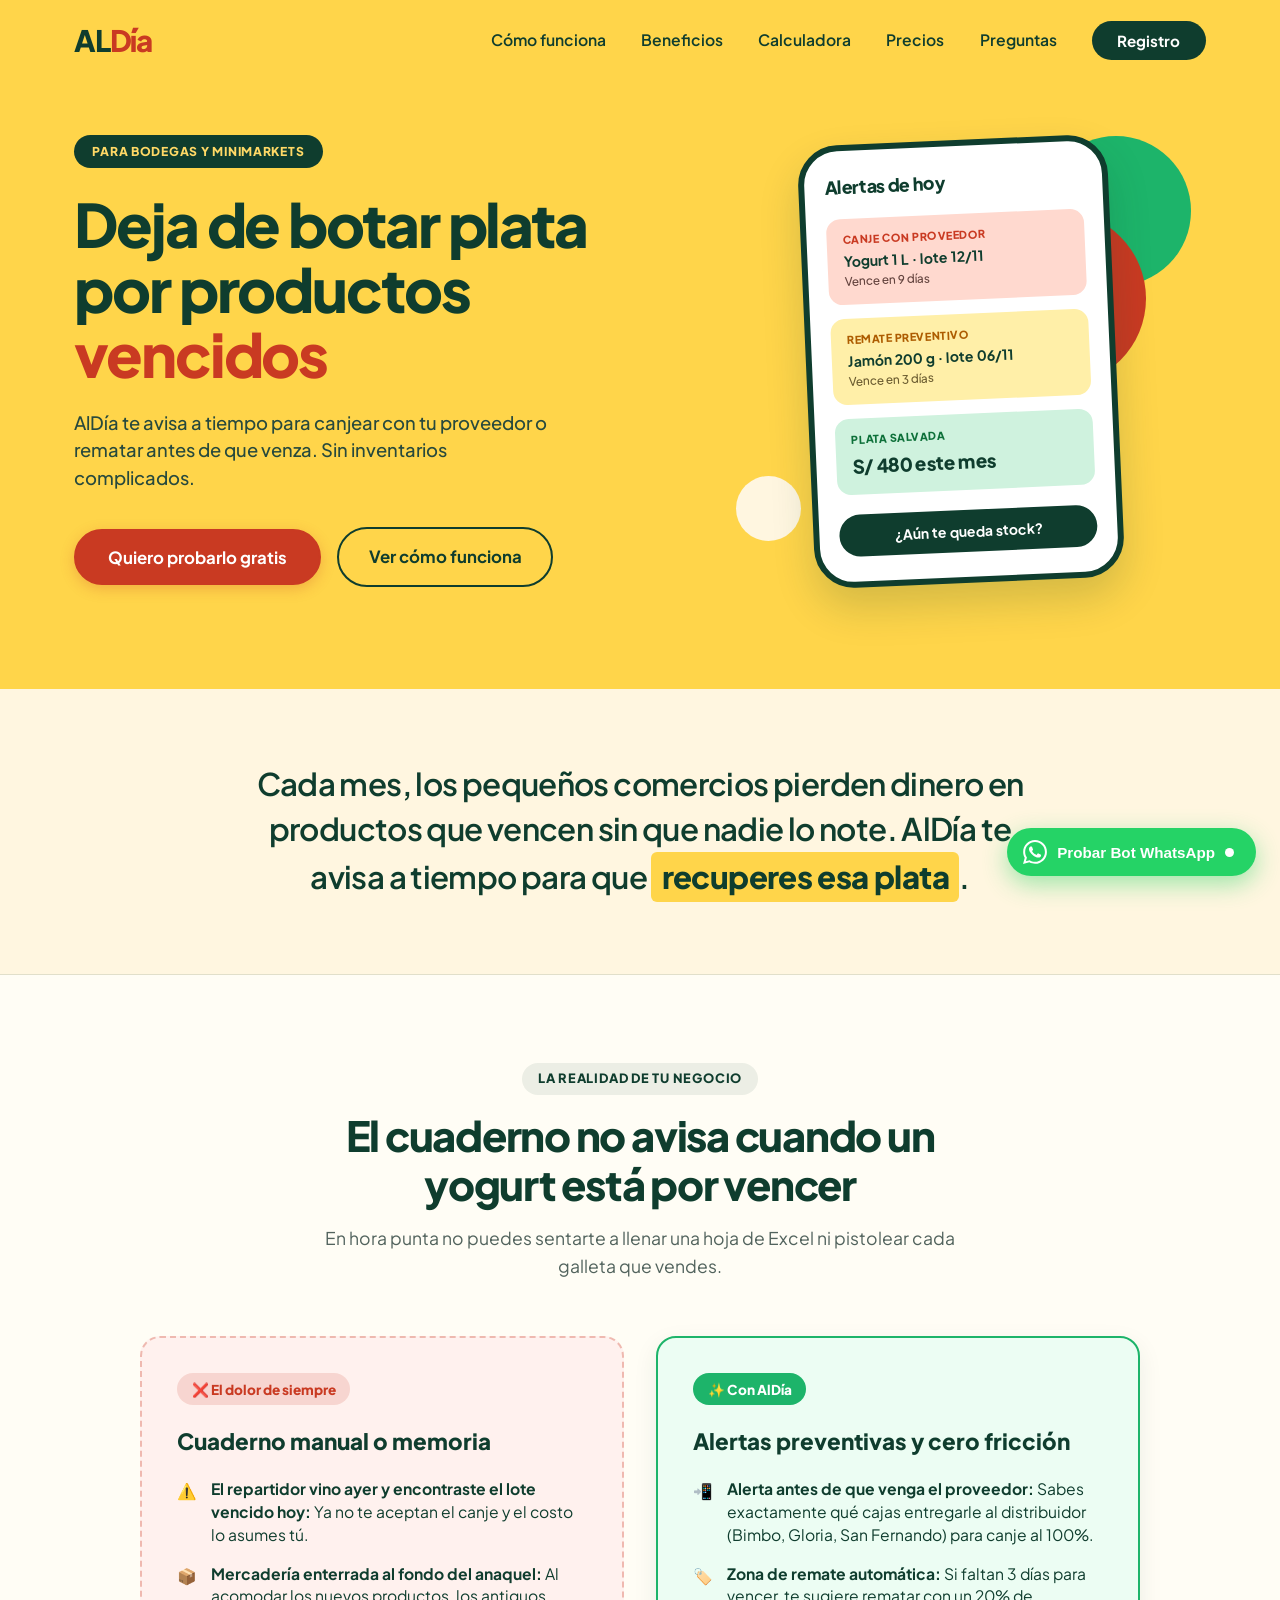
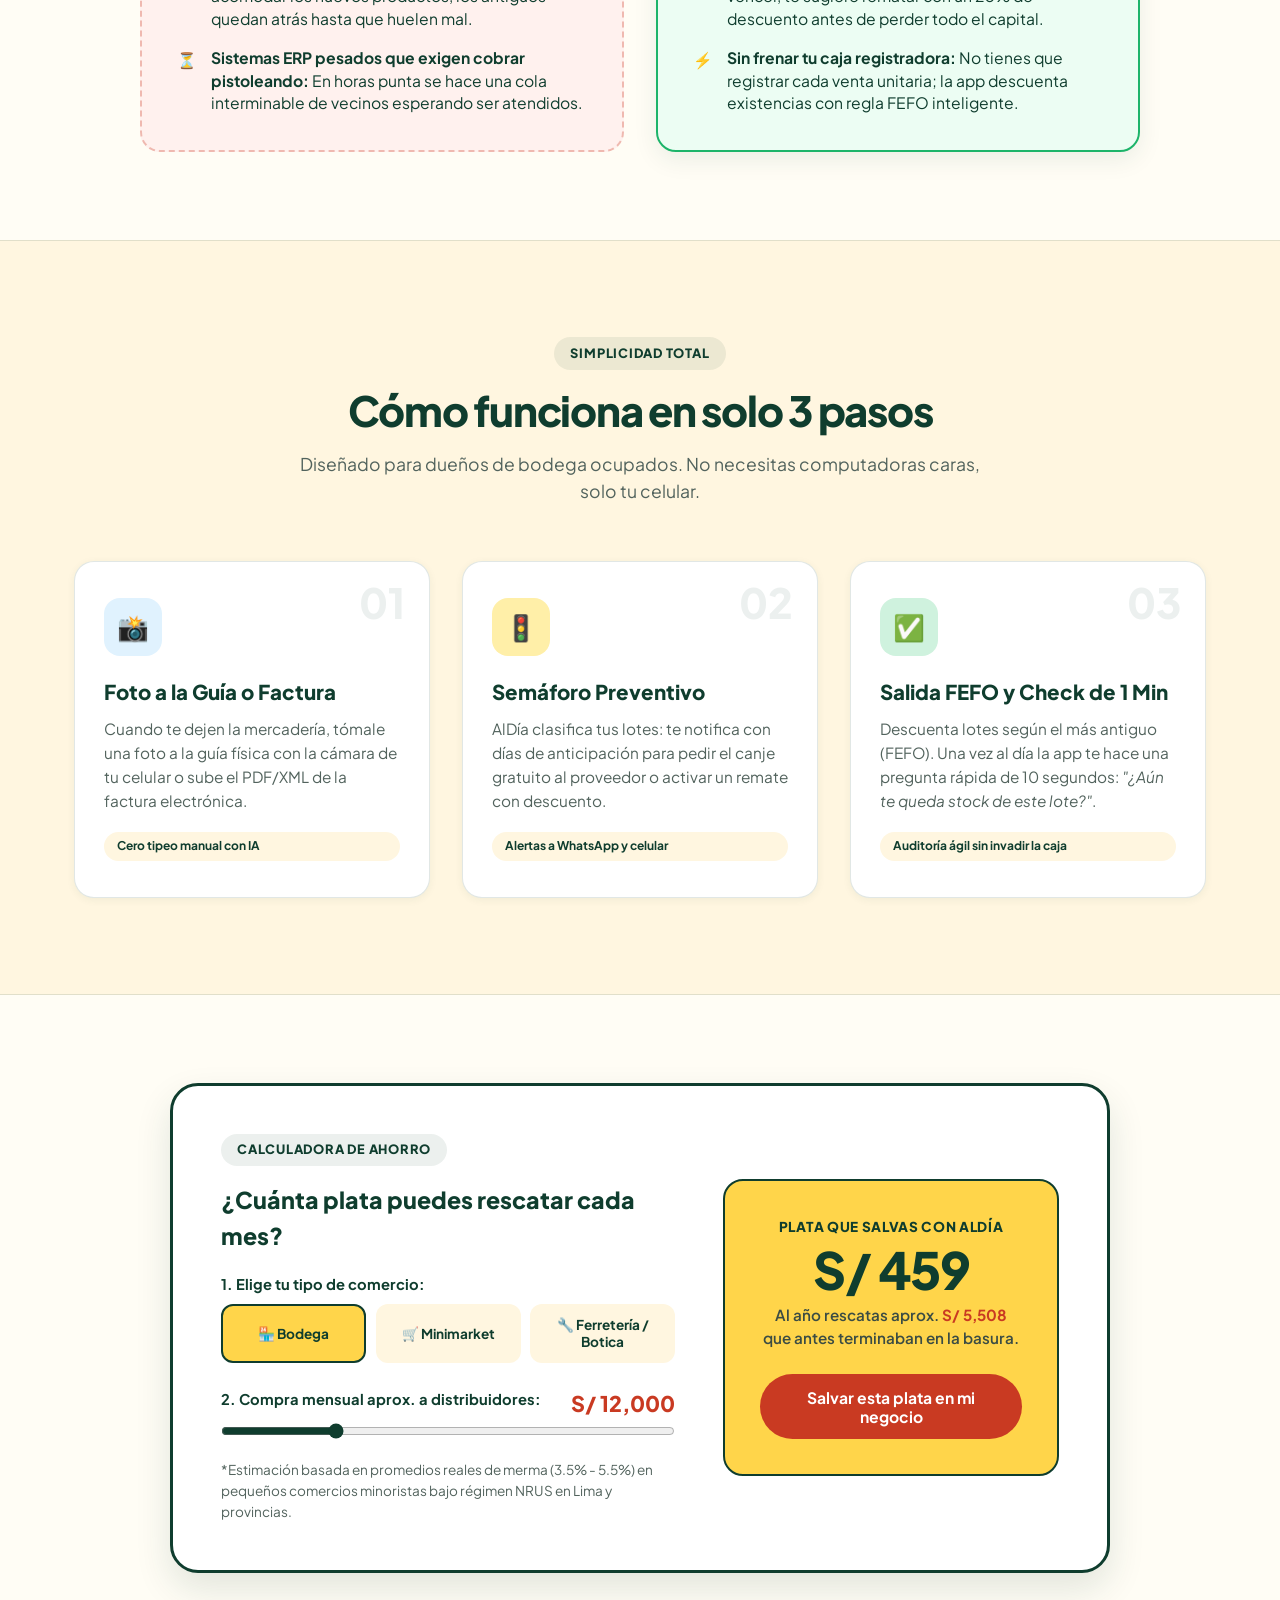
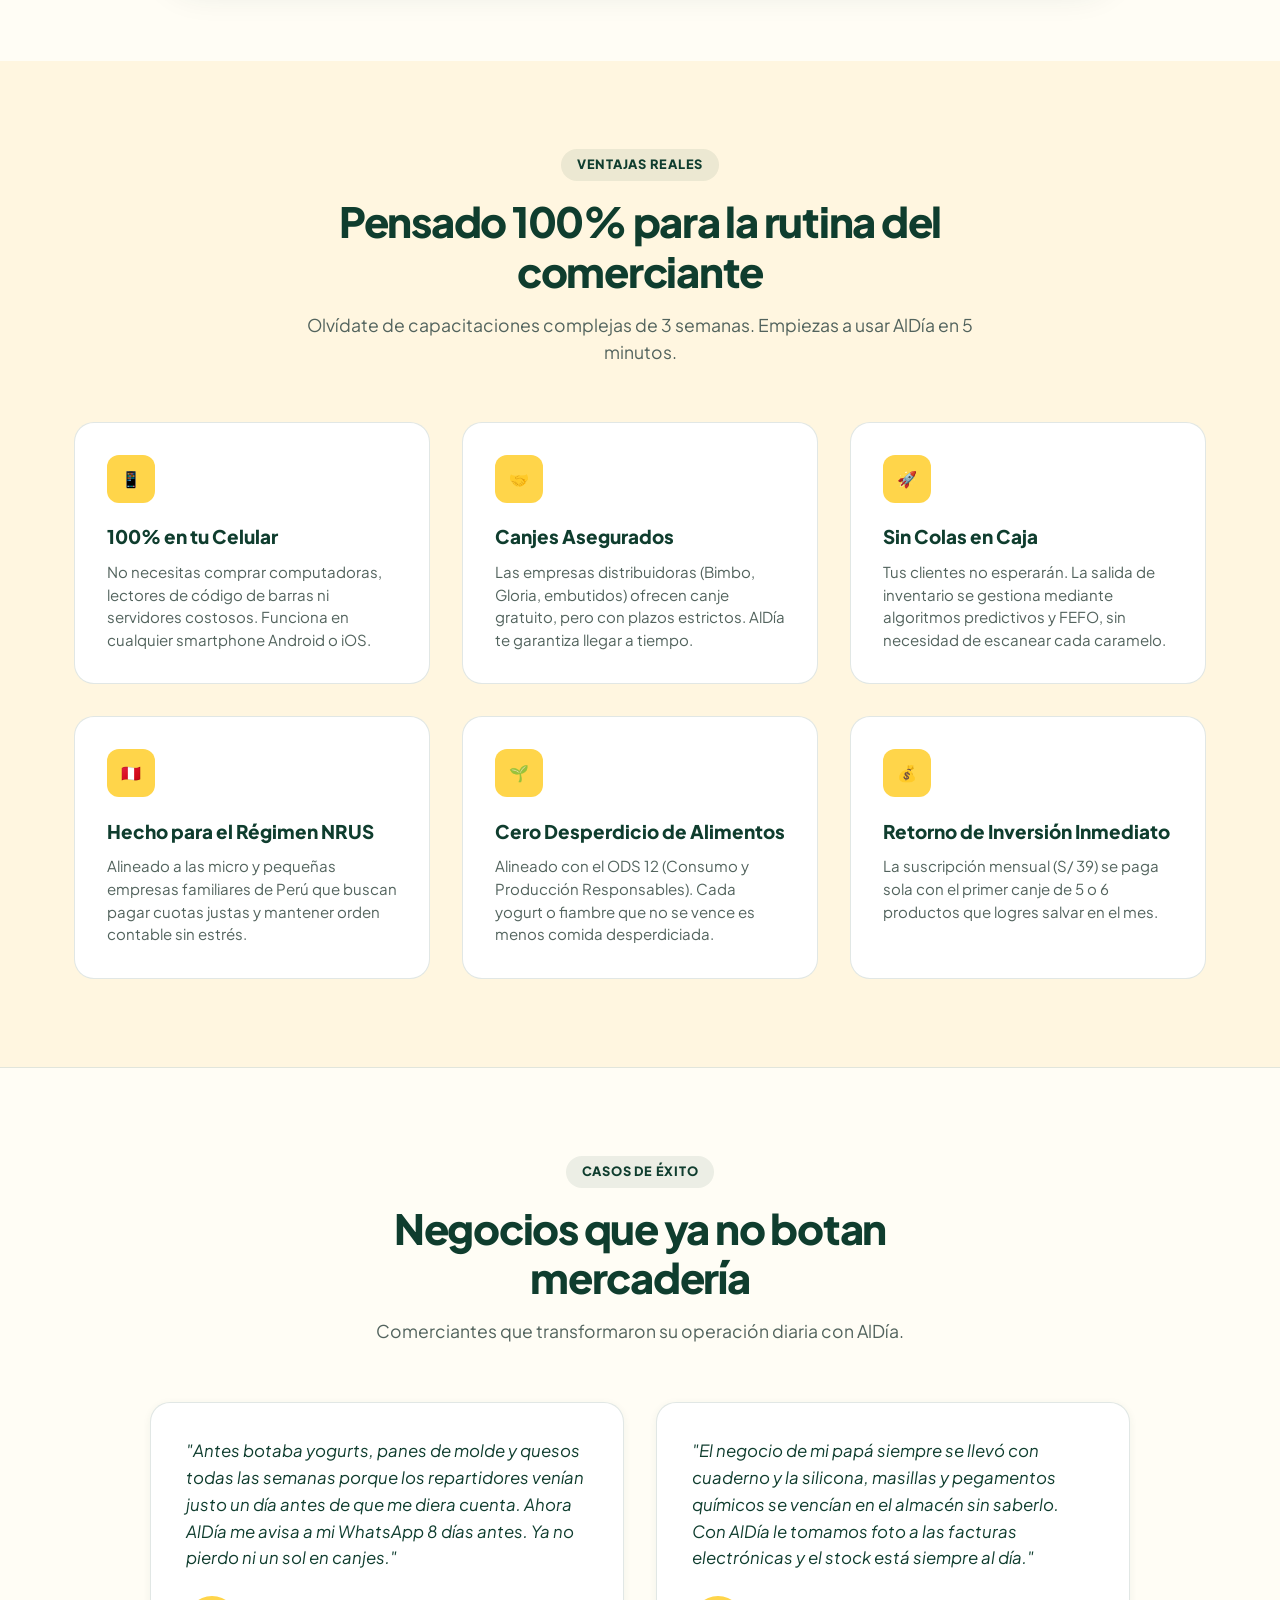
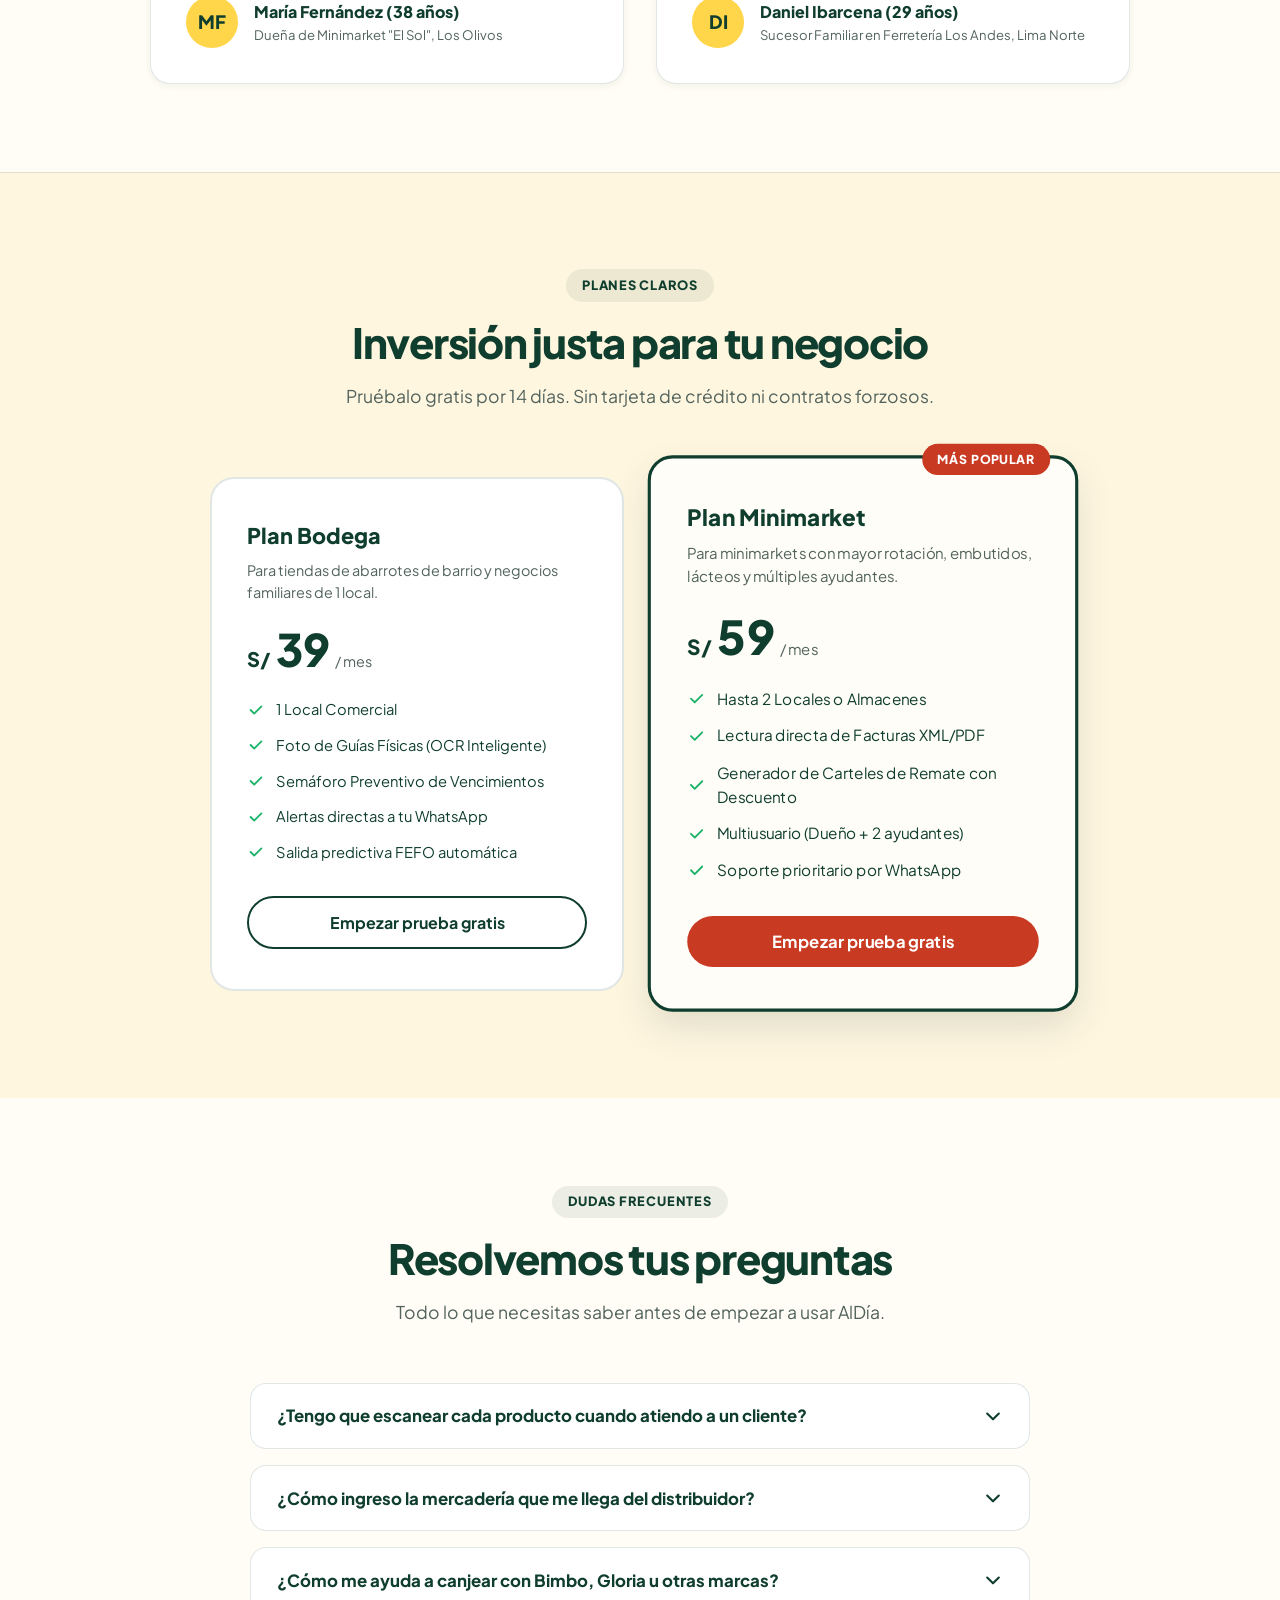
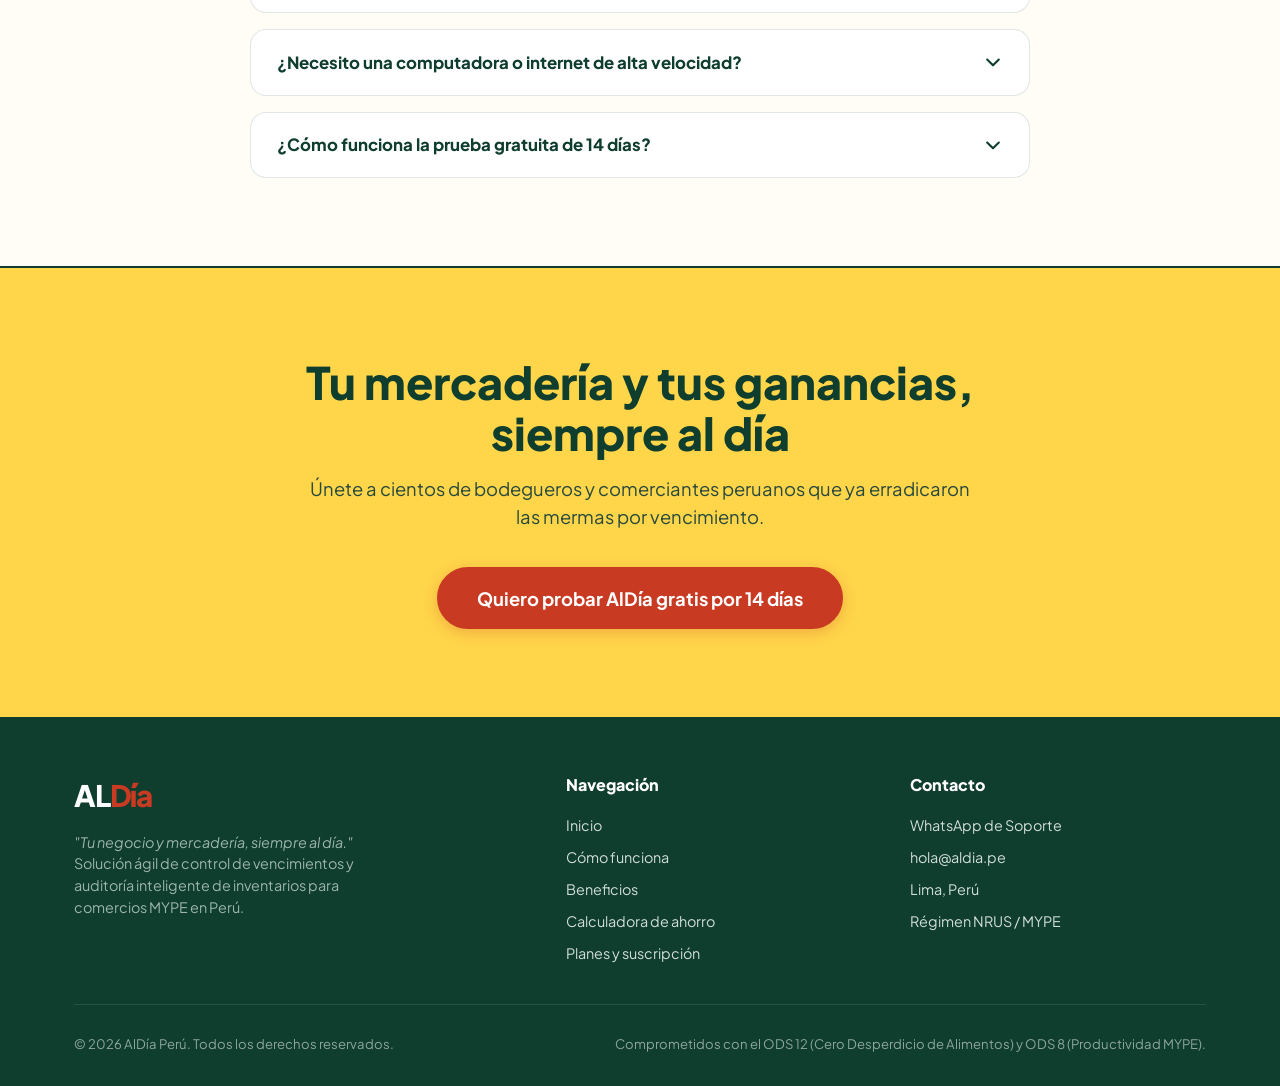
==== commit df50af48: "feat: Simulador interactivo de WhatsApp Bot con flujo conversacional y eventos GA4" ====
--- a/index.html
+++ b/index.html
@@ -746,14 +746,88 @@
   </div>
 
   <!-- =======================================================================
-       FLOATING WHATSAPP CTA
-       ======================================================================= -->
-  <a href="https://wa.me/51999999999?text=Hola%20AlD%C3%ADa,%20quisiera%20m%C3%A1s%20informaci%C3%B3n%20sobre%20la%20plataforma" class="whatsapp-floating" target="_blank" rel="noopener" aria-label="Escríbenos por WhatsApp">
-    <svg viewBox="0 0 24 24">
-      <path d="M.057 24l1.687-6.163c-1.041-1.804-1.588-3.849-1.587-5.946.003-6.556 5.338-11.891 11.893-11.891 3.181.001 6.167 1.24 8.413 3.488 2.245 2.248 3.481 5.236 3.48 8.414-.003 6.557-5.338 11.892-11.893 11.892-1.99-.001-3.951-.5-5.688-1.448l-6.305 1.654zm6.597-3.807c1.676.995 3.276 1.591 5.392 1.592 5.448 0 9.886-4.434 9.889-9.885.002-5.462-4.415-9.89-9.881-9.892-5.452 0-9.887 4.434-9.889 9.884-.001 2.225.651 3.891 1.746 5.634l-.999 3.648 3.742-.981zm11.387-5.464c-.074-.124-.272-.198-.57-.347-.297-.149-1.758-.868-2.031-.967-.272-.099-.47-.149-.669.149-.198.297-.768.967-.941 1.165-.173.198-.347.223-.644.074-.297-.149-1.255-.462-2.39-1.475-.883-.788-1.48-1.761-1.653-2.059-.173-.297-.018-.458.13-.606.134-.133.297-.347.446-.521.151-.172.2-.296.3-.495.099-.198.05-.372-.025-.521-.075-.148-.669-1.611-.916-2.206-.242-.579-.487-.501-.669-.51l-.57-.01c-.198 0-.52.074-.792.372s-1.04 1.016-1.04 2.479 1.065 2.876 1.213 3.074c.149.198 2.095 3.2 5.076 4.487.709.306 1.263.489 1.694.626.712.226 1.36.194 1.872.118.571-.085 1.758-.719 2.006-1.413.248-.695.248-1.29.173-1.414z"/>
-    </svg>
-    <span>¿Dudas? WhatsApp</span>
-  </a>
+       WHATSAPP BOT SIMULATOR (DEMO INTERACTIVO EN VIVO)
+       ======================================================================= -->
+  <div class="wa-widget-container">
+    
+    <!-- Ventana flotante de chat -->
+    <div class="wa-chat-window" id="waChatWindow" role="dialog" aria-labelledby="waBotTitle" aria-hidden="true">
+      <!-- Cabecera estilo WhatsApp -->
+      <div class="wa-header">
+        <div class="wa-header-left">
+          <div class="wa-bot-avatar">🤖</div>
+          <div>
+            <div class="wa-header-title" id="waBotTitle">AlDía Bot Asistente</div>
+            <div class="wa-header-status">
+              <span class="wa-status-dot"></span> en línea (Modo Demo)
+            </div>
+          </div>
+        </div>
+        <button class="wa-close-btn" id="waCloseBtn" aria-label="Cerrar chat de prueba">
+          <svg width="20" height="20" fill="none" stroke="currentColor" viewBox="0 0 24 24">
+            <path stroke-linecap="round" stroke-linejoin="round" stroke-width="2.5" d="M6 18L18 6M6 6l12 12"></path>
+          </svg>
+        </button>
+      </div>
+
+      <!-- Área de mensajes -->
+      <div class="wa-body" id="waBody">
+        <div class="wa-security-notice">
+          🔒 Los mensajes están protegidos de extremo a extremo. Este es un demo interactivo para que pruebes el funcionamiento del bot AlDía.
+        </div>
+
+        <!-- Mensaje de bienvenida del bot -->
+        <div class="wa-msg from-bot">
+          ¡Hola! 👋 Soy el asistente automatizado de <strong>AlDía</strong>.<br><br>
+          Ayudo a dueños de bodegas y minimarkets a <strong>no botar plata</strong> en productos vencidos y asegurar sus canjes con distribuidores.<br><br>
+          ¿Qué te gustaría probar ahora? 👇
+          <span class="wa-time" id="waInitialTime">10:45 am</span>
+        </div>
+
+        <!-- Botones de respuesta rápida (Opciones) -->
+        <div class="wa-options-wrap" id="waOptionsWrap">
+          <button type="button" class="wa-option-btn" data-action="foto_guia">
+            📸 1. Simular registro de guía por foto (IA)
+          </button>
+          <button type="button" class="wa-option-btn" data-action="ver_canjes">
+            📦 2. Ver canjes que vencen esta semana
+          </button>
+          <button type="button" class="wa-option-btn" data-action="remate_jamon">
+            🏷️ 3. Alerta de remate preventivo
+          </button>
+          <button type="button" class="wa-option-btn" data-action="asesor_humano">
+            📲 4. Chatear con un asesor humano real
+          </button>
+        </div>
+
+        <!-- Indicador de "Escribiendo..." -->
+        <div class="wa-typing-indicator" id="waTypingIndicator">
+          <span>AlDía Bot está escribiendo</span>
+          <div class="wa-typing-dots">
+            <span></span><span></span><span></span>
+          </div>
+        </div>
+      </div>
+
+      <!-- Barra inferior -->
+      <div class="wa-footer">
+        <button type="button" class="wa-reset-btn" id="waResetBtn">🔄 Reiniciar demo</button>
+        <a href="https://wa.me/51999999999?text=Hola%20AlD%C3%ADa,%20quiero%20probar%20la%20plataforma%20en%20mi%20negocio" target="_blank" rel="noopener" class="wa-real-chat-btn" id="waRealChatBtn">
+          WhatsApp Real ➔
+        </a>
+      </div>
+    </div>
+
+    <!-- Botón flotante para abrir el Bot -->
+    <button type="button" class="wa-trigger-btn" id="waTriggerBtn" aria-label="Abrir demo de WhatsApp Bot">
+      <svg viewBox="0 0 24 24">
+        <path d="M.057 24l1.687-6.163c-1.041-1.804-1.588-3.849-1.587-5.946.003-6.556 5.338-11.891 11.893-11.891 3.181.001 6.167 1.24 8.413 3.488 2.245 2.248 3.481 5.236 3.48 8.414-.003 6.557-5.338 11.892-11.893 11.892-1.99-.001-3.951-.5-5.688-1.448l-6.305 1.654zm6.597-3.807c1.676.995 3.276 1.591 5.392 1.592 5.448 0 9.886-4.434 9.889-9.885.002-5.462-4.415-9.89-9.881-9.892-5.452 0-9.887 4.434-9.889 9.884-.001 2.225.651 3.891 1.746 5.634l-.999 3.648 3.742-.981zm11.387-5.464c-.074-.124-.272-.198-.57-.347-.297-.149-1.758-.868-2.031-.967-.272-.099-.47-.149-.669.149-.198.297-.768.967-.941 1.165-.173.198-.347.223-.644.074-.297-.149-1.255-.462-2.39-1.475-.883-.788-1.48-1.761-1.653-2.059-.173-.297-.018-.458.13-.606.134-.133.297-.347.446-.521.151-.172.2-.296.3-.495.099-.198.05-.372-.025-.521-.075-.148-.669-1.611-.916-2.206-.242-.579-.487-.501-.669-.51l-.57-.01c-.198 0-.52.074-.792.372s-1.04 1.016-1.04 2.479 1.065 2.876 1.213 3.074c.149.198 2.095 3.2 5.076 4.487.709.306 1.263.489 1.694.626.712.226 1.36.194 1.872.118.571-.085 1.758-.719 2.006-1.413.248-.695.248-1.29.173-1.414z"/>
+      </svg>
+      <span>Probar Bot WhatsApp</span>
+      <span class="wa-pulse-dot"></span>
+    </button>
+
+  </div>
 
 </body>
 </html>
--- a/styles.css
+++ b/styles.css
@@ -1591,3 +1591,329 @@
   }
 }
 
+
+/* ==========================================================================
+   WHATSAPP BOT SIMULATOR WIDGET (DEMO INTERACTIVO)
+   ========================================================================== */
+.wa-widget-container {
+  position: fixed;
+  bottom: 24px;
+  right: 24px;
+  z-index: 990;
+  display: flex;
+  flex-direction: column;
+  align-items: flex-end;
+  font-family: -apple-system, BlinkMacSystemFont, "Segoe UI", Roboto, Helvetica, Arial, sans-serif;
+}
+
+/* Floating Trigger Button */
+.wa-trigger-btn {
+  display: flex;
+  align-items: center;
+  gap: 0.65rem;
+  background-color: #25d366;
+  color: #ffffff;
+  border: none;
+  border-radius: var(--radius-pill);
+  padding: 0.75rem 1.35rem 0.75rem 1rem;
+  font-size: 0.95rem;
+  font-weight: 750;
+  cursor: pointer;
+  box-shadow: 0 8px 24px rgba(37, 211, 102, 0.45);
+  transition: transform var(--transition-fast), box-shadow var(--transition-fast);
+}
+
+.wa-trigger-btn:hover {
+  transform: translateY(-3px) scale(1.02);
+  box-shadow: 0 12px 30px rgba(37, 211, 102, 0.55);
+}
+
+.wa-trigger-btn svg {
+  width: 24px;
+  height: 24px;
+  fill: currentColor;
+  flex-shrink: 0;
+}
+
+.wa-pulse-dot {
+  width: 9px;
+  height: 9px;
+  background-color: #ffffff;
+  border-radius: 50%;
+  animation: pulseDot 1.8s infinite;
+}
+
+@keyframes pulseDot {
+  0% { opacity: 0.4; transform: scale(0.9); }
+  50% { opacity: 1; transform: scale(1.25); }
+  100% { opacity: 0.4; transform: scale(0.9); }
+}
+
+/* Chat Window Box */
+.wa-chat-window {
+  width: 360px;
+  max-width: calc(100vw - 32px);
+  height: 520px;
+  max-height: calc(100vh - 110px);
+  background-color: #efeae2;
+  background-image: radial-gradient(#d1c7b7 0.75px, transparent 0.75px);
+  background-size: 16px 16px;
+  border-radius: 20px;
+  box-shadow: 0 20px 45px rgba(0, 0, 0, 0.22);
+  display: flex;
+  flex-direction: column;
+  overflow: hidden;
+  margin-bottom: 12px;
+  transform-origin: bottom right;
+  transform: scale(0.85);
+  opacity: 0;
+  visibility: hidden;
+  pointer-events: none;
+  transition: all 0.28s cubic-bezier(0.16, 1, 0.3, 1);
+}
+
+.wa-chat-window.is-open {
+  transform: scale(1);
+  opacity: 1;
+  visibility: visible;
+  pointer-events: auto;
+}
+
+/* Header */
+.wa-header {
+  background-color: #075e54;
+  color: #ffffff;
+  padding: 0.85rem 1rem;
+  display: flex;
+  align-items: center;
+  justify-content: space-between;
+  box-shadow: 0 2px 5px rgba(0, 0, 0, 0.15);
+  z-index: 2;
+}
+
+.wa-header-left {
+  display: flex;
+  align-items: center;
+  gap: 0.75rem;
+}
+
+.wa-bot-avatar {
+  width: 40px;
+  height: 40px;
+  background-color: #ffd54a;
+  color: #0f3d2e;
+  border-radius: 50%;
+  font-size: 1.25rem;
+  display: flex;
+  align-items: center;
+  justify-content: center;
+  font-weight: 800;
+  border: 2px solid rgba(255, 255, 255, 0.3);
+}
+
+.wa-header-title {
+  font-size: 0.96rem;
+  font-weight: 700;
+  line-height: 1.2;
+}
+
+.wa-header-status {
+  font-size: 0.74rem;
+  color: #bbf7d0;
+  display: flex;
+  align-items: center;
+  gap: 0.3rem;
+}
+
+.wa-status-dot {
+  width: 7px;
+  height: 7px;
+  background-color: #4ade80;
+  border-radius: 50%;
+}
+
+.wa-close-btn {
+  background: none;
+  border: none;
+  color: #ffffff;
+  cursor: pointer;
+  padding: 0.3rem;
+  border-radius: 50%;
+  display: flex;
+  align-items: center;
+  justify-content: center;
+  opacity: 0.85;
+  transition: opacity 0.2s;
+}
+
+.wa-close-btn:hover {
+  opacity: 1;
+  background-color: rgba(255, 255, 255, 0.1);
+}
+
+/* Body / Messages Stream */
+.wa-body {
+  flex: 1;
+  padding: 1rem 0.9rem;
+  overflow-y: auto;
+  display: flex;
+  flex-direction: column;
+  gap: 0.75rem;
+  scroll-behavior: smooth;
+}
+
+.wa-security-notice {
+  background-color: #ffeecd;
+  color: #54656f;
+  font-size: 0.72rem;
+  padding: 0.45rem 0.75rem;
+  border-radius: 8px;
+  text-align: center;
+  box-shadow: 0 1px 2px rgba(0, 0, 0, 0.05);
+  margin-bottom: 0.35rem;
+}
+
+/* Chat Bubbles */
+.wa-msg {
+  max-width: 86%;
+  padding: 0.6rem 0.85rem;
+  border-radius: 9px;
+  font-size: 0.86rem;
+  line-height: 1.4;
+  position: relative;
+  word-wrap: break-word;
+  animation: fadeInMsg 0.25s ease-out;
+}
+
+@keyframes fadeInMsg {
+  from { opacity: 0; transform: translateY(6px); }
+  to { opacity: 1; transform: translateY(0); }
+}
+
+.wa-msg.from-bot {
+  background-color: #ffffff;
+  color: #111b21;
+  align-self: flex-start;
+  border-top-left-radius: 0;
+  box-shadow: 0 1px 2px rgba(0, 0, 0, 0.1);
+}
+
+.wa-msg.from-user {
+  background-color: #d9fdd3;
+  color: #111b21;
+  align-self: flex-end;
+  border-top-right-radius: 0;
+  box-shadow: 0 1px 2px rgba(0, 0, 0, 0.1);
+}
+
+.wa-time {
+  font-size: 0.65rem;
+  color: #667781;
+  float: right;
+  margin-left: 0.6rem;
+  margin-top: 0.2rem;
+}
+
+/* Quick Action Chips */
+.wa-options-wrap {
+  display: flex;
+  flex-direction: column;
+  gap: 0.45rem;
+  margin-top: 0.3rem;
+}
+
+.wa-option-btn {
+  background-color: #ffffff;
+  color: #008069;
+  border: 1px solid #c2dbd5;
+  border-radius: 12px;
+  padding: 0.55rem 0.85rem;
+  font-size: 0.82rem;
+  font-weight: 650;
+  cursor: pointer;
+  text-align: left;
+  transition: all 0.18s ease;
+  box-shadow: 0 1px 3px rgba(0, 0, 0, 0.05);
+}
+
+.wa-option-btn:hover {
+  background-color: #008069;
+  color: #ffffff;
+  border-color: #008069;
+  transform: translateY(-1px);
+}
+
+/* Typing Indicator */
+.wa-typing-indicator {
+  display: none;
+  align-self: flex-start;
+  background-color: #ffffff;
+  padding: 0.5rem 0.85rem;
+  border-radius: 12px;
+  box-shadow: 0 1px 2px rgba(0, 0, 0, 0.1);
+  font-size: 0.76rem;
+  color: #667781;
+  font-style: italic;
+  gap: 0.4rem;
+  align-items: center;
+}
+
+.wa-typing-dots {
+  display: inline-flex;
+  gap: 3px;
+}
+
+.wa-typing-dots span {
+  width: 5px;
+  height: 5px;
+  background-color: #667781;
+  border-radius: 50%;
+  animation: typingBounce 1.2s infinite;
+}
+
+.wa-typing-dots span:nth-child(2) { animation-delay: 0.2s; }
+.wa-typing-dots span:nth-child(3) { animation-delay: 0.4s; }
+
+@keyframes typingBounce {
+  0%, 60%, 100% { transform: translateY(0); }
+  30% { transform: translateY(-4px); }
+}
+
+/* Footer / Action Bar */
+.wa-footer {
+  background-color: #f0f2f5;
+  padding: 0.65rem 0.85rem;
+  border-top: 1px solid rgba(0, 0, 0, 0.08);
+  display: flex;
+  align-items: center;
+  gap: 0.5rem;
+}
+
+.wa-reset-btn {
+  background: none;
+  border: none;
+  font-size: 0.76rem;
+  color: #54656f;
+  cursor: pointer;
+  text-decoration: underline;
+  padding: 0.3rem;
+}
+
+.wa-real-chat-btn {
+  margin-left: auto;
+  background-color: #25d366;
+  color: #ffffff;
+  text-decoration: none;
+  font-size: 0.78rem;
+  font-weight: 750;
+  padding: 0.45rem 0.9rem;
+  border-radius: var(--radius-pill);
+  display: inline-flex;
+  align-items: center;
+  gap: 0.35rem;
+  transition: background-color 0.2s;
+}
+
+.wa-real-chat-btn:hover {
+  background-color: #1eb956;
+}
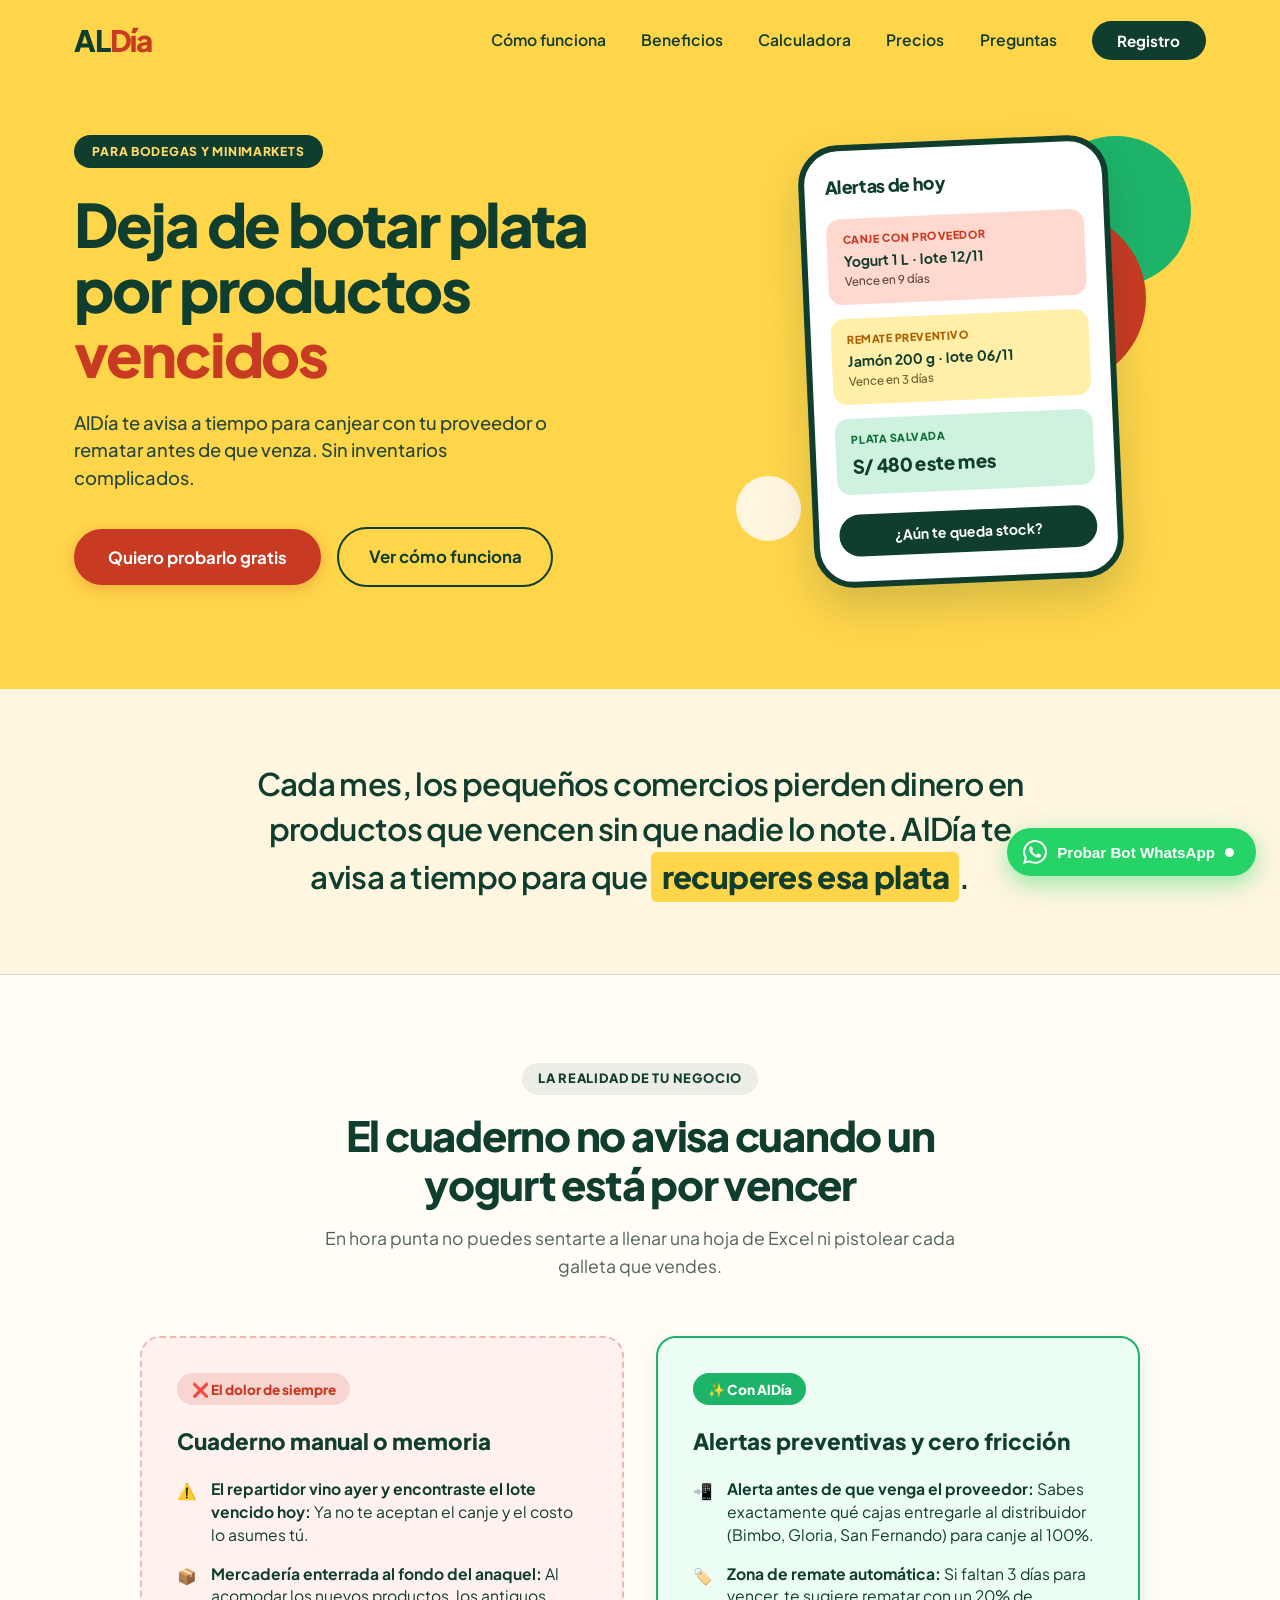
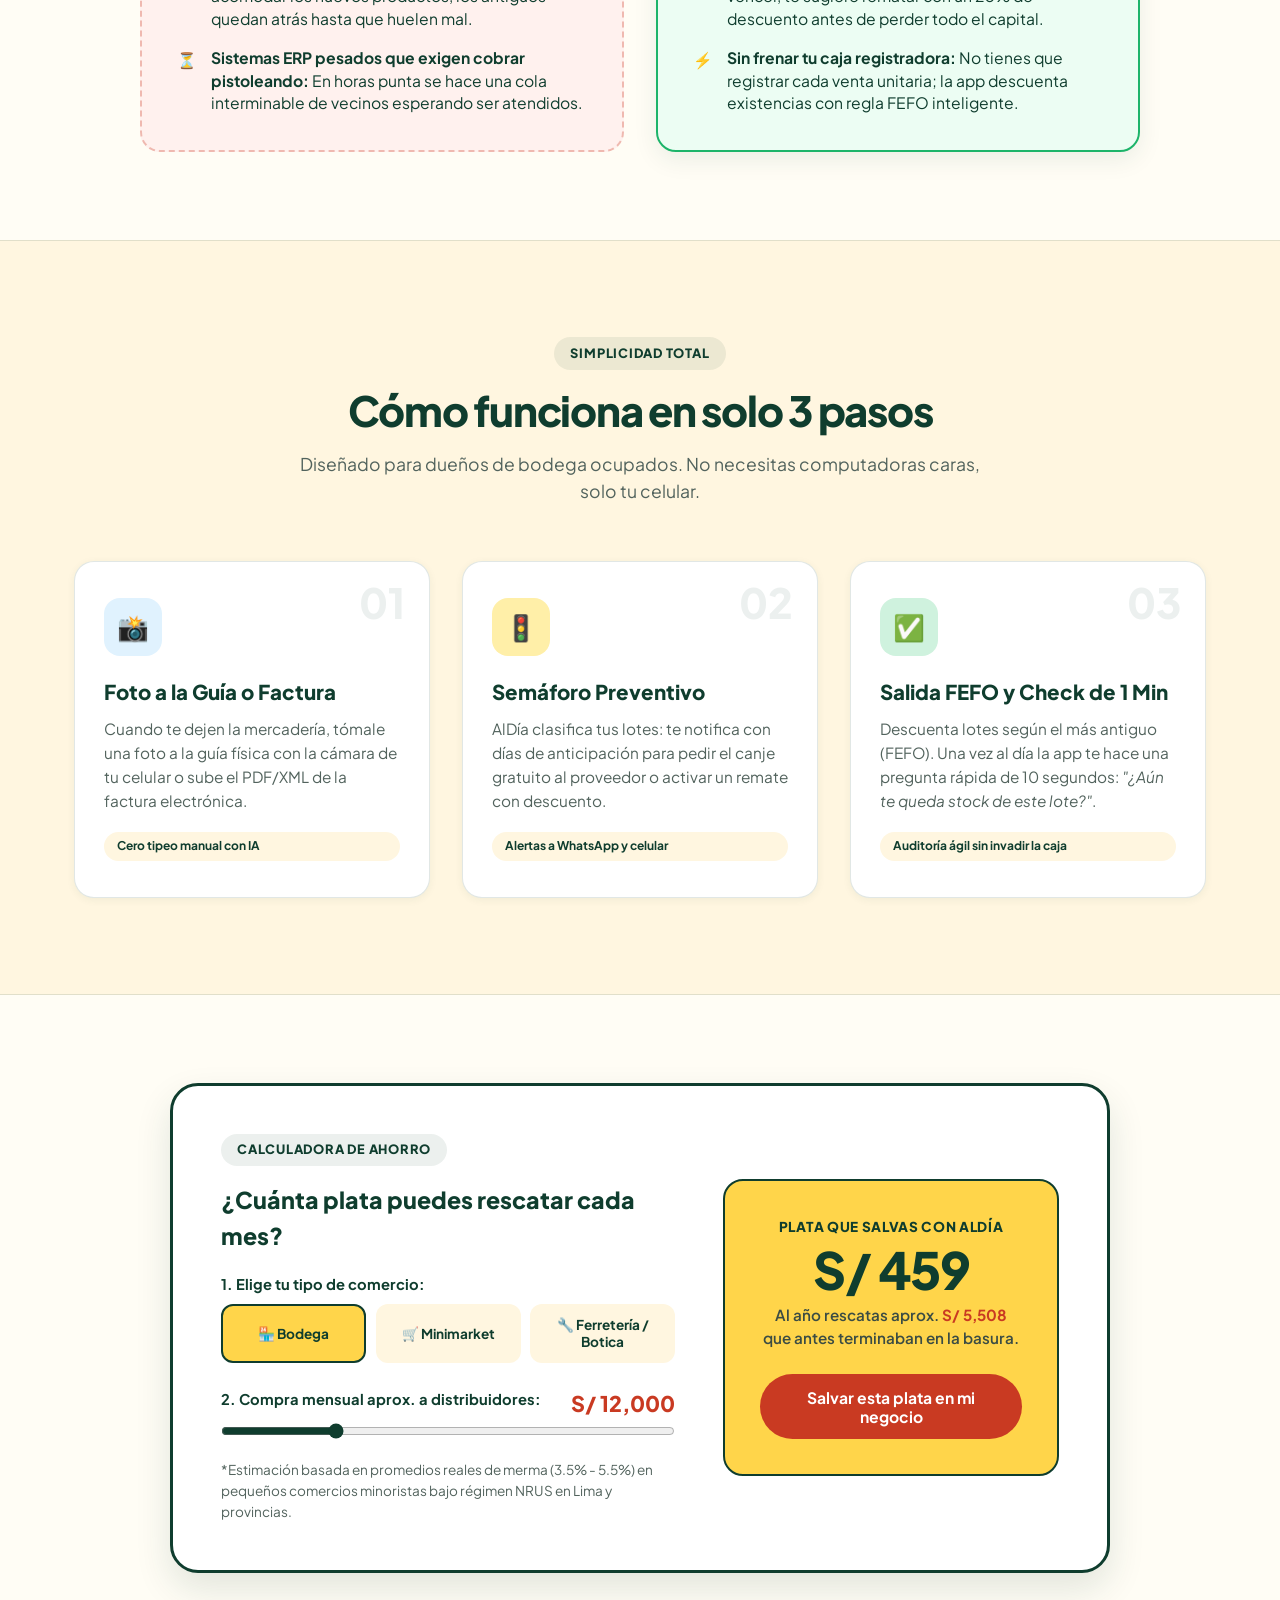
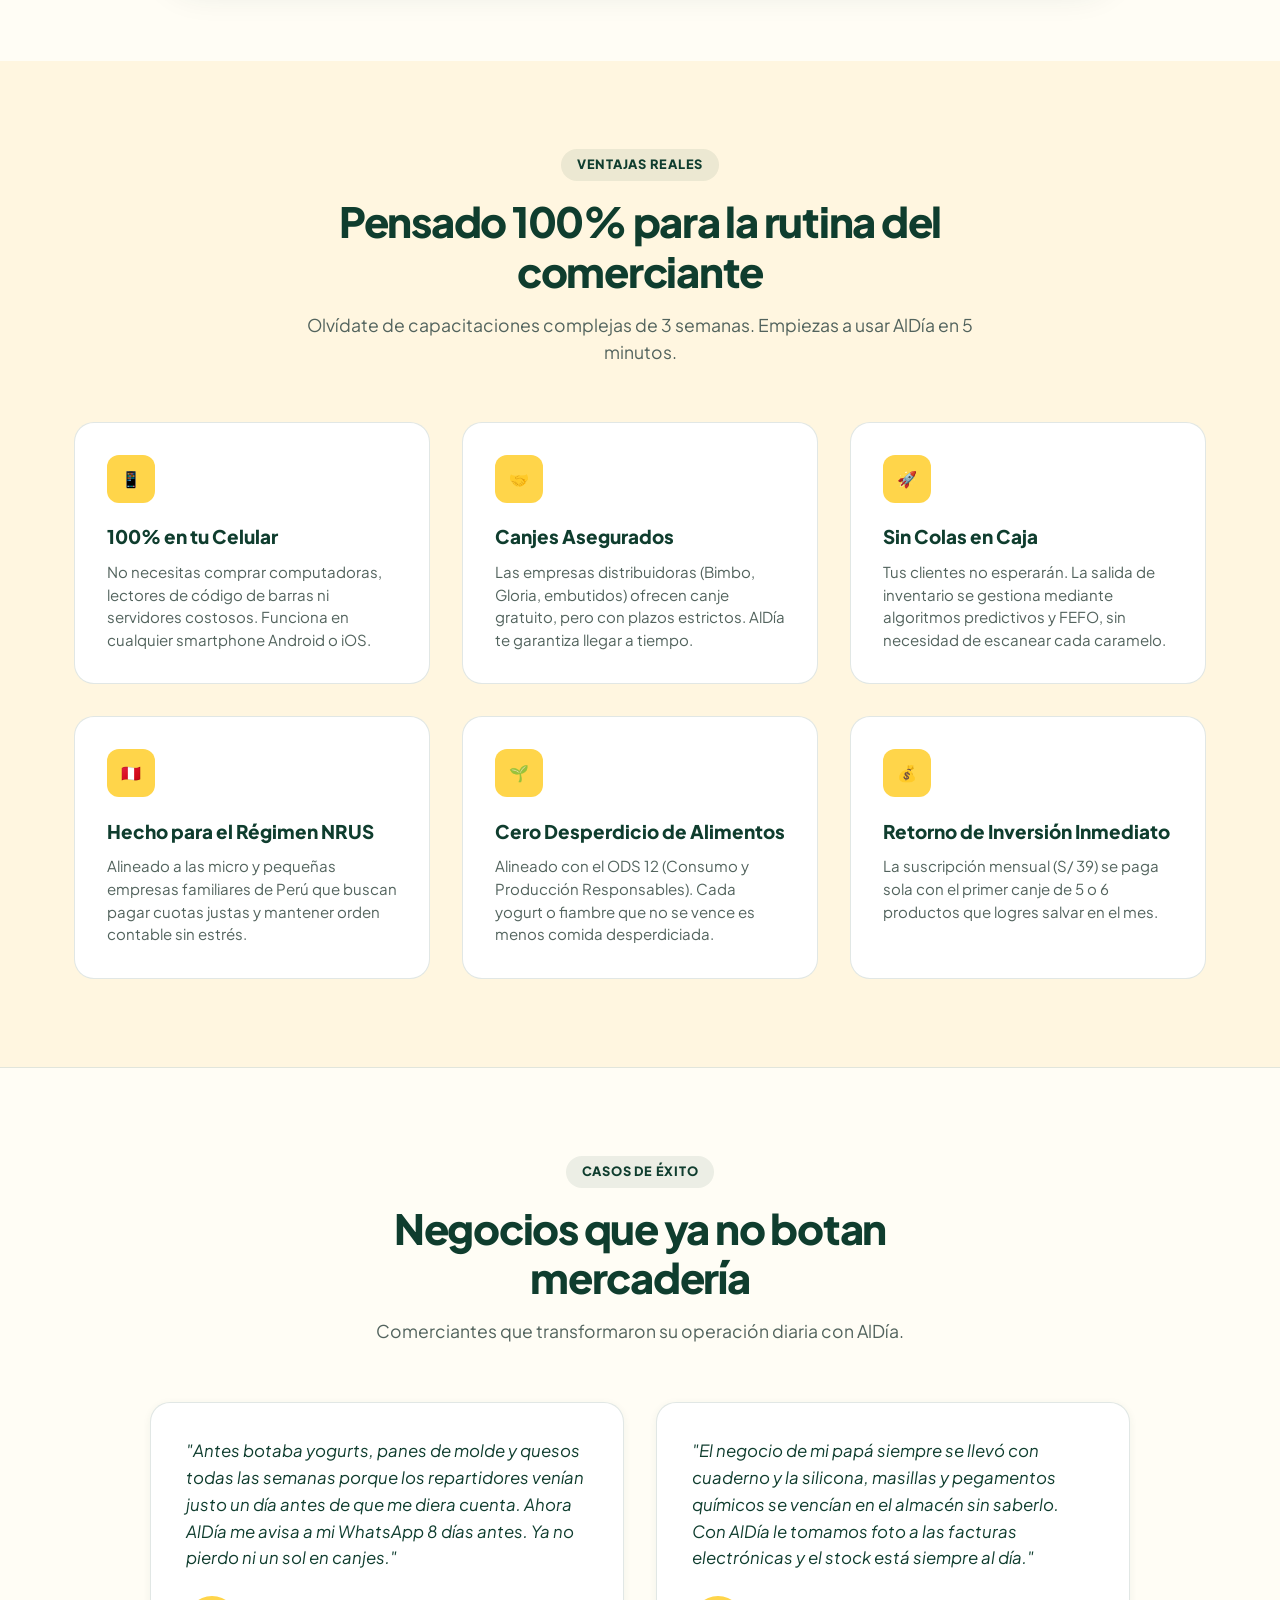
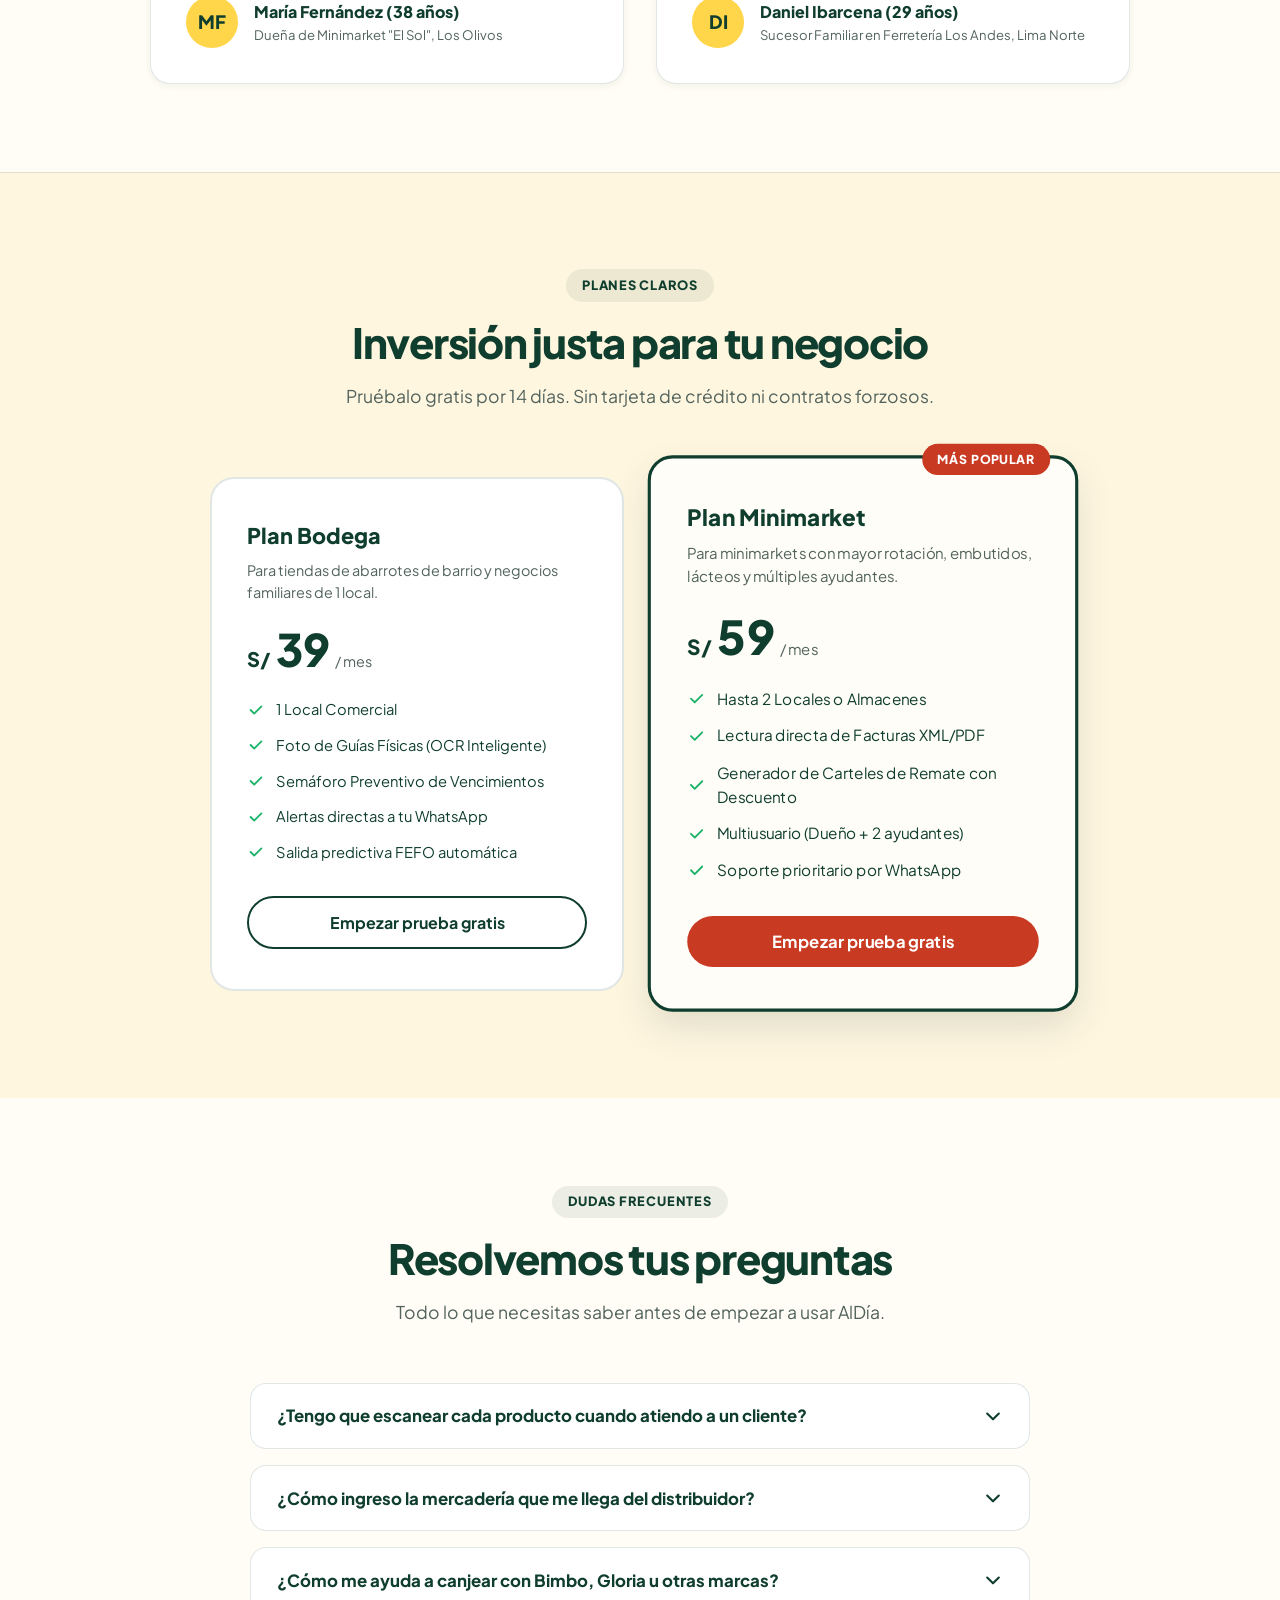
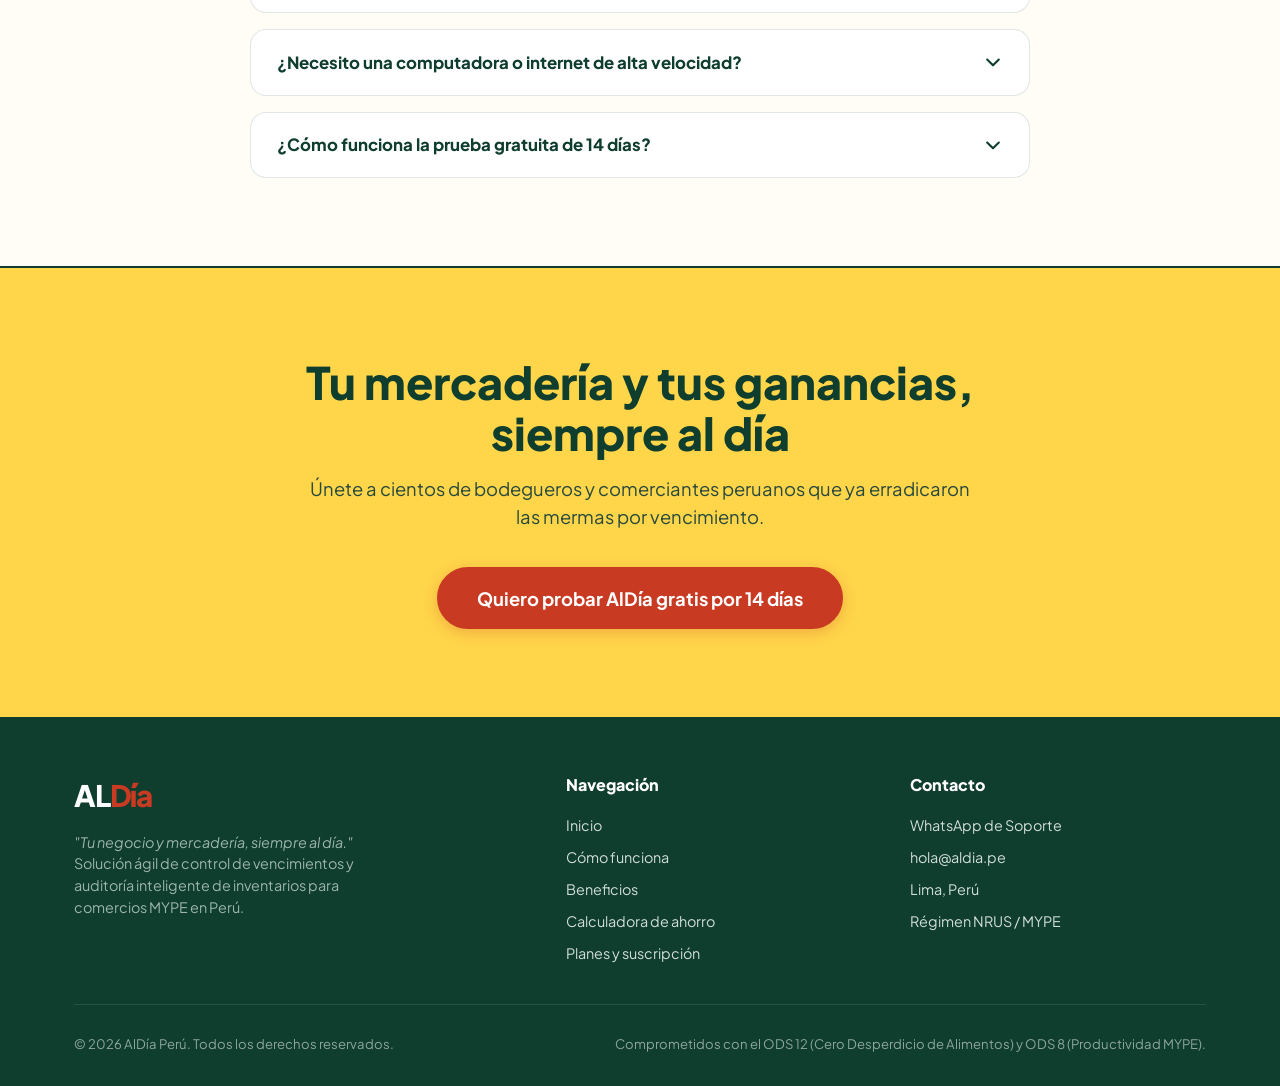
==== commit e5d03349: "fix: cache buster v1.2 y proteccion inline para ventana y boton del bot de WhatsApp" ====
--- a/index.html
+++ b/index.html
@@ -15,8 +15,8 @@
   <link rel="preconnect" href="https://fonts.gstatic.com" crossorigin>
   <link href="https://fonts.googleapis.com/css2?family=Plus+Jakarta+Sans:wght@400;500;600;700;800;900&display=swap" rel="stylesheet">
 
-  <!-- Main Stylesheet -->
-  <link rel="stylesheet" href="styles.css">
+  <!-- Main Stylesheet (con cache buster) -->
+  <link rel="stylesheet" href="styles.css?v=1.2">
 
   <!-- =========================================================================
        GOOGLE ANALYTICS 4 (GA4) OFICIAL (ID: G-84W4NXCRFJ)
@@ -31,8 +31,8 @@
   </script>
 
   <!-- Script personalizado de rastreo de eventos y micro-interacciones -->
-  <script src="analytics.js" defer></script>
-  <script src="app.js" defer></script>
+  <script src="analytics.js?v=1.2" defer></script>
+  <script src="app.js?v=1.2" defer></script>
 </head>
 <body>
 
@@ -751,7 +751,7 @@
   <div class="wa-widget-container">
     
     <!-- Ventana flotante de chat -->
-    <div class="wa-chat-window" id="waChatWindow" role="dialog" aria-labelledby="waBotTitle" aria-hidden="true">
+    <div class="wa-chat-window" id="waChatWindow" role="dialog" aria-labelledby="waBotTitle" aria-hidden="true" style="display: none;">
       <!-- Cabecera estilo WhatsApp -->
       <div class="wa-header">
         <div class="wa-header-left">
@@ -820,7 +820,7 @@
 
     <!-- Botón flotante para abrir el Bot -->
     <button type="button" class="wa-trigger-btn" id="waTriggerBtn" aria-label="Abrir demo de WhatsApp Bot">
-      <svg viewBox="0 0 24 24">
+      <svg viewBox="0 0 24 24" width="24" height="24" style="width:24px;height:24px;min-width:24px;display:inline-block;">
         <path d="M.057 24l1.687-6.163c-1.041-1.804-1.588-3.849-1.587-5.946.003-6.556 5.338-11.891 11.893-11.891 3.181.001 6.167 1.24 8.413 3.488 2.245 2.248 3.481 5.236 3.48 8.414-.003 6.557-5.338 11.892-11.893 11.892-1.99-.001-3.951-.5-5.688-1.448l-6.305 1.654zm6.597-3.807c1.676.995 3.276 1.591 5.392 1.592 5.448 0 9.886-4.434 9.889-9.885.002-5.462-4.415-9.89-9.881-9.892-5.452 0-9.887 4.434-9.889 9.884-.001 2.225.651 3.891 1.746 5.634l-.999 3.648 3.742-.981zm11.387-5.464c-.074-.124-.272-.198-.57-.347-.297-.149-1.758-.868-2.031-.967-.272-.099-.47-.149-.669.149-.198.297-.768.967-.941 1.165-.173.198-.347.223-.644.074-.297-.149-1.255-.462-2.39-1.475-.883-.788-1.48-1.761-1.653-2.059-.173-.297-.018-.458.13-.606.134-.133.297-.347.446-.521.151-.172.2-.296.3-.495.099-.198.05-.372-.025-.521-.075-.148-.669-1.611-.916-2.206-.242-.579-.487-.501-.669-.51l-.57-.01c-.198 0-.52.074-.792.372s-1.04 1.016-1.04 2.479 1.065 2.876 1.213 3.074c.149.198 2.095 3.2 5.076 4.487.709.306 1.263.489 1.694.626.712.226 1.36.194 1.872.118.571-.085 1.758-.719 2.006-1.413.248-.695.248-1.29.173-1.414z"/>
       </svg>
       <span>Probar Bot WhatsApp</span>
--- a/styles.css
+++ b/styles.css
@@ -1651,6 +1651,7 @@
 
 /* Chat Window Box */
 .wa-chat-window {
+  display: none;
   width: 360px;
   max-width: calc(100vw - 32px);
   height: 520px;
@@ -1660,23 +1661,21 @@
   background-size: 16px 16px;
   border-radius: 20px;
   box-shadow: 0 20px 45px rgba(0, 0, 0, 0.22);
-  display: flex;
   flex-direction: column;
   overflow: hidden;
   margin-bottom: 12px;
   transform-origin: bottom right;
-  transform: scale(0.85);
-  opacity: 0;
-  visibility: hidden;
-  pointer-events: none;
-  transition: all 0.28s cubic-bezier(0.16, 1, 0.3, 1);
+  z-index: 999;
 }
 
 .wa-chat-window.is-open {
-  transform: scale(1);
-  opacity: 1;
-  visibility: visible;
-  pointer-events: auto;
+  display: flex !important;
+  animation: waPopupIn 0.25s cubic-bezier(0.16, 1, 0.3, 1);
+}
+
+@keyframes waPopupIn {
+  from { opacity: 0; transform: scale(0.9) translateY(15px); }
+  to { opacity: 1; transform: scale(1) translateY(0); }
 }
 
 /* Header */
